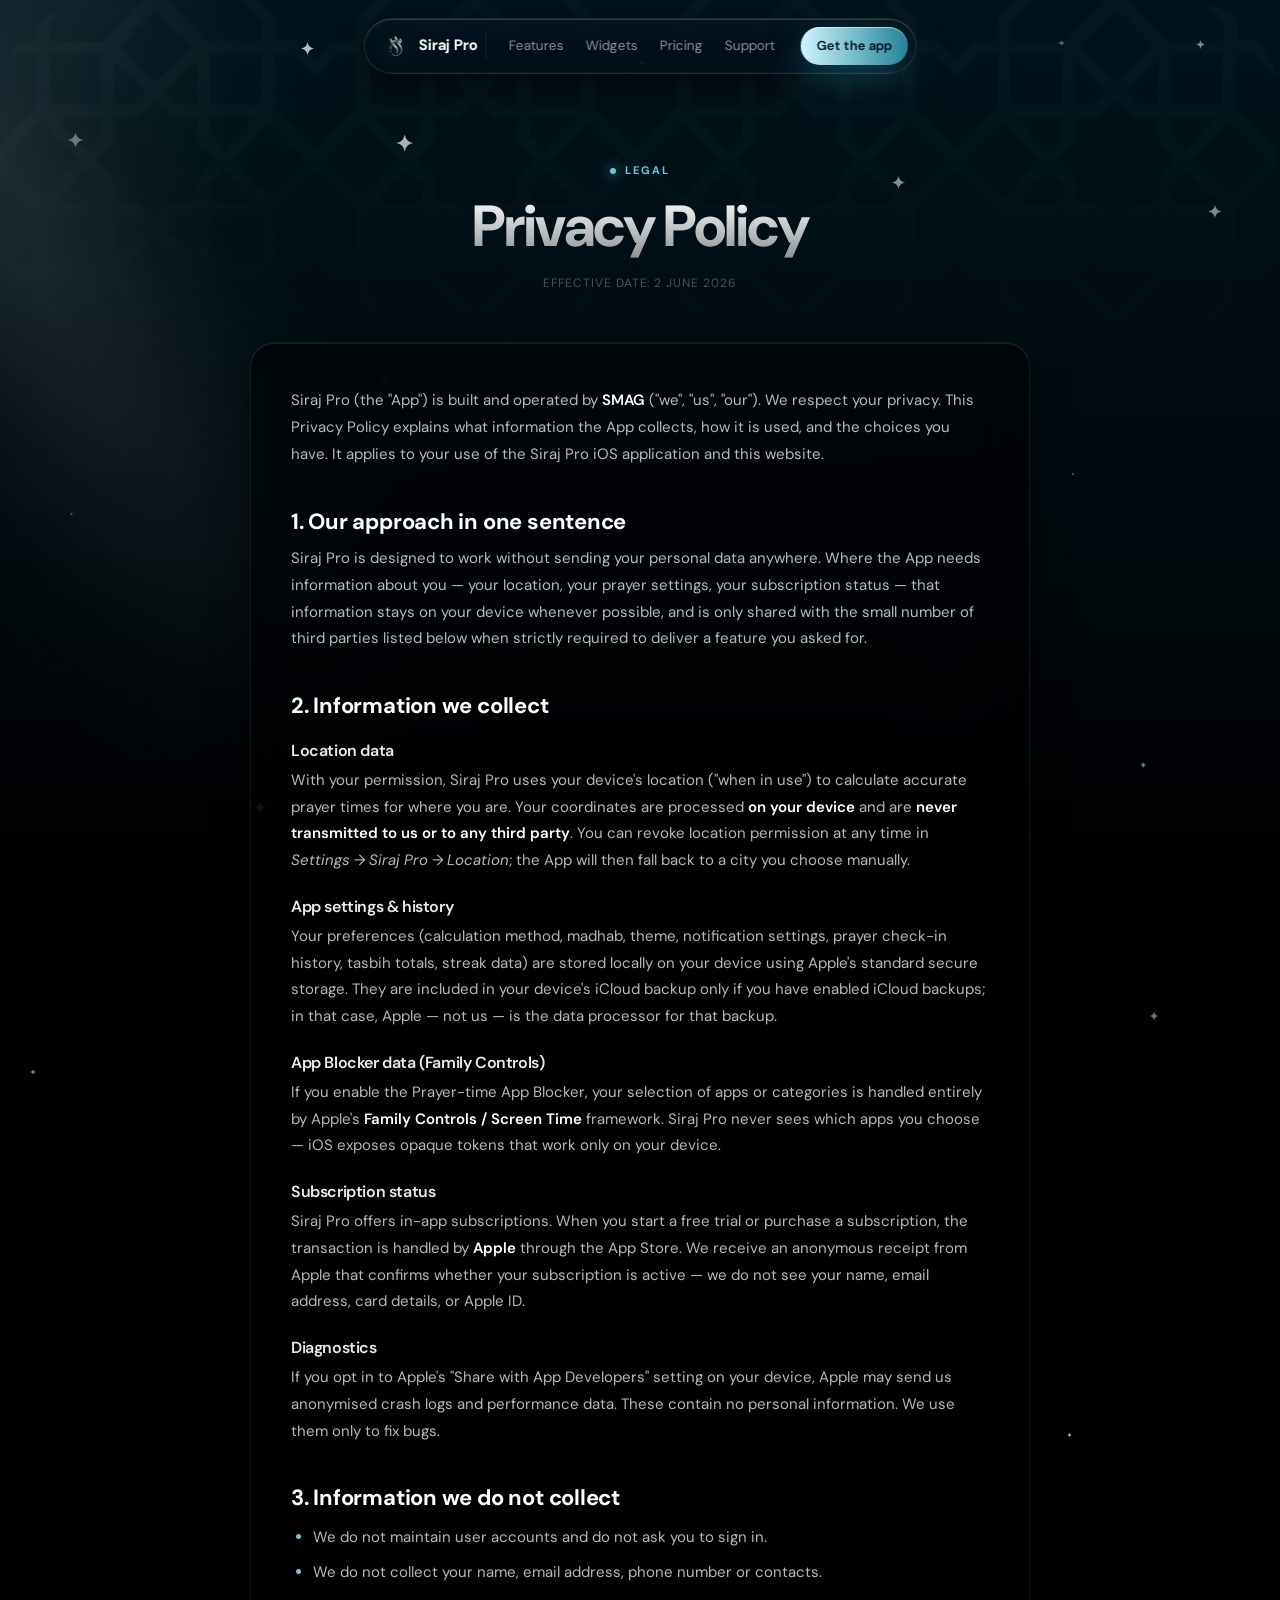
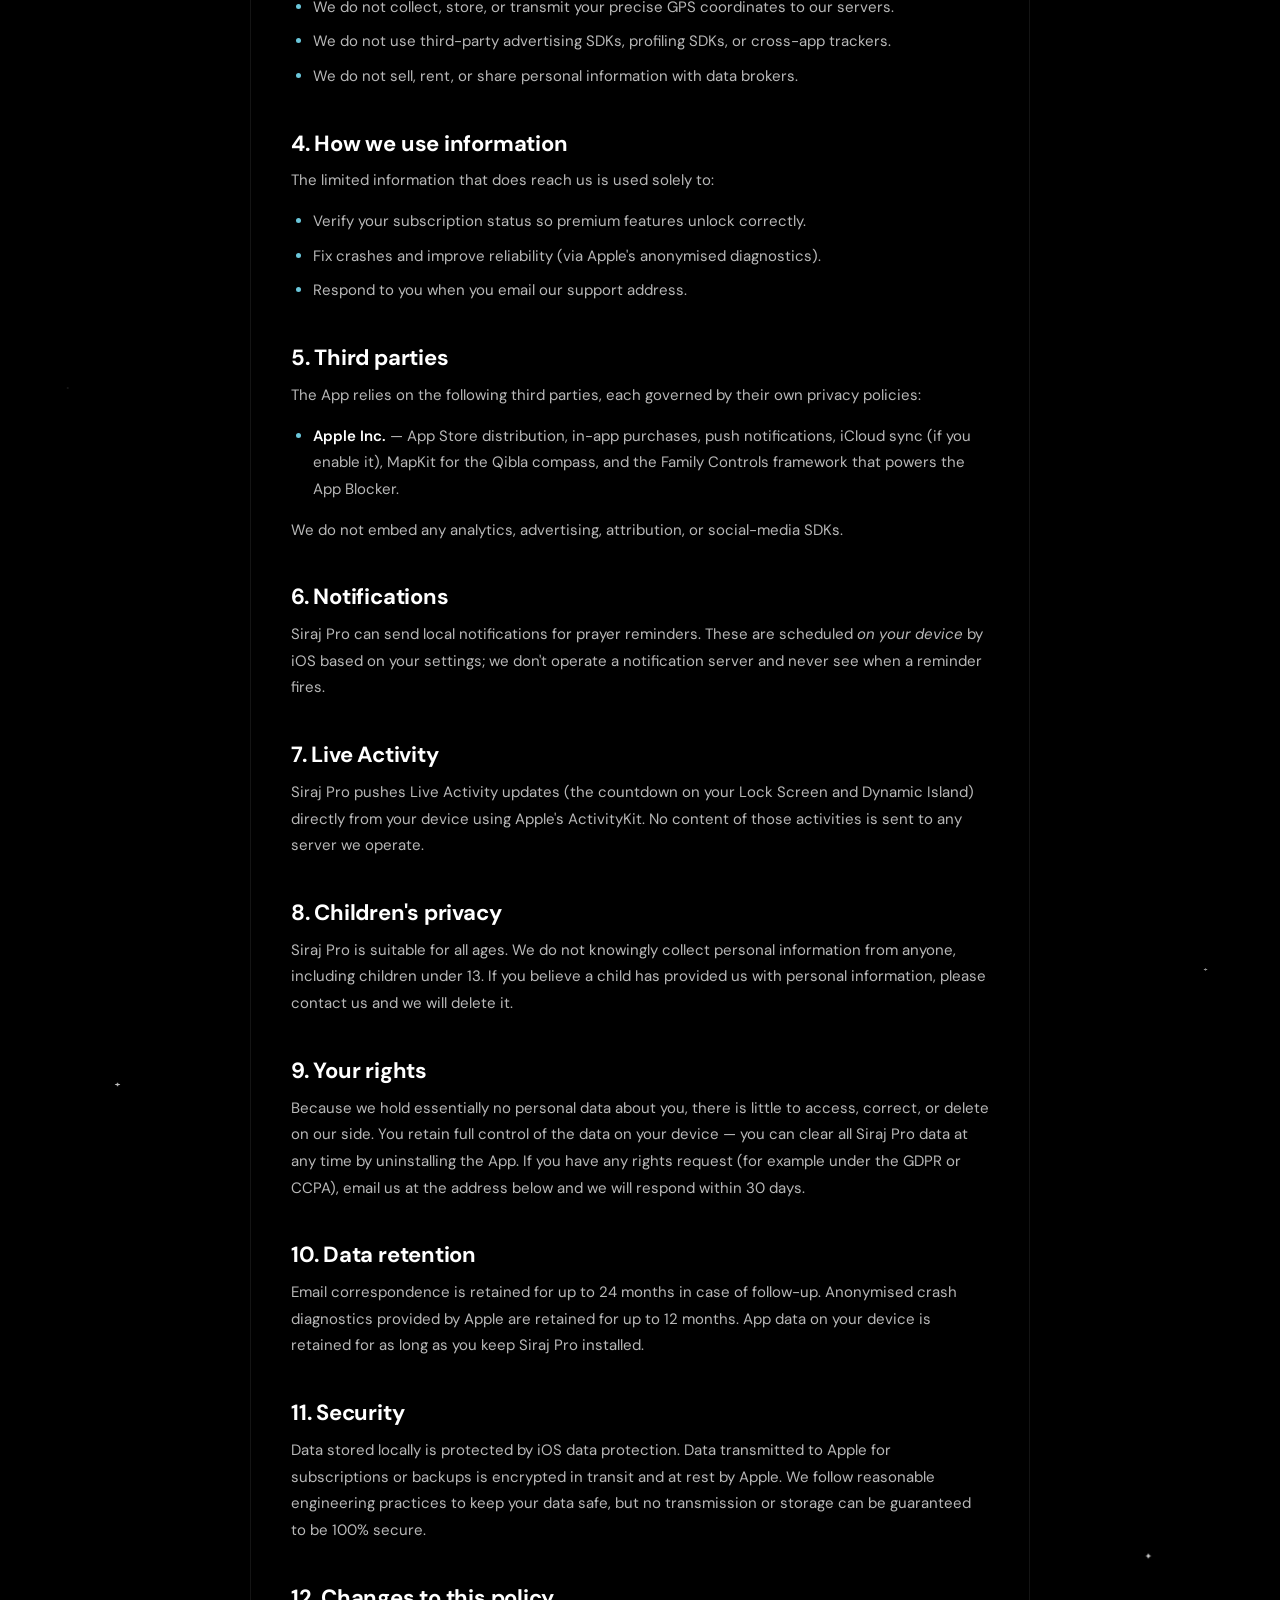
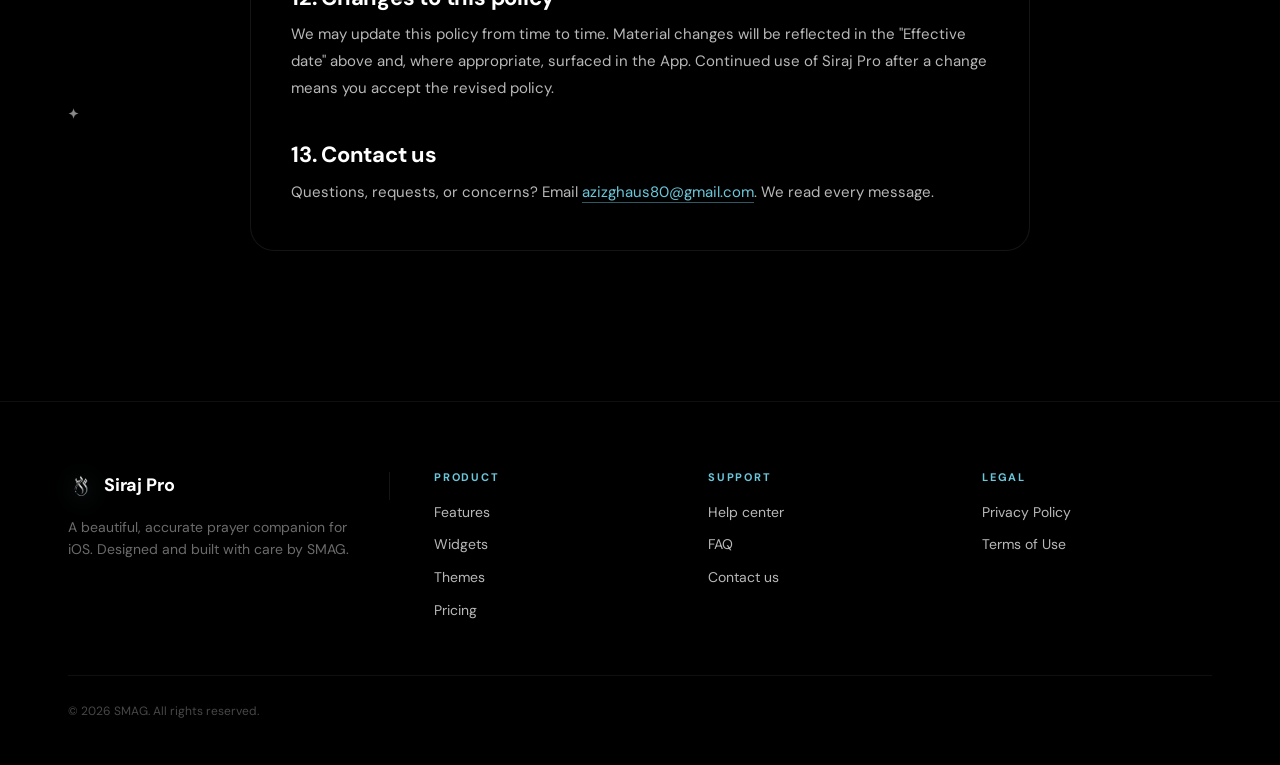
==== privacy.html @ 6b9011fb "Initial commit: Siraj Pro marketing site Static four-page site (home / privacy / terms / support) mi" ====
<!doctype html>
<html lang="en">
<head>
<meta charset="utf-8">
<meta name="viewport" content="width=device-width, initial-scale=1, viewport-fit=cover">
<title>Privacy Policy — Siraj Pro</title>
<meta name="description" content="How Siraj Pro handles your data. Location stays on device. We don't sell, share, or track.">
<meta name="theme-color" content="#00131B">
<link rel="icon" type="image/png" href="assets/SirajProLogo.png">
<link rel="preconnect" href="https://fonts.googleapis.com">
<link rel="preconnect" href="https://fonts.gstatic.com" crossorigin>
<link href="https://fonts.googleapis.com/css2?family=DM+Sans:opsz,wght@9..40,400;9..40,500;9..40,600;9..40,700;9..40,800&family=Cormorant+Garamond:wght@300;400;500&display=swap" rel="stylesheet">
<link rel="stylesheet" href="styles.css">
</head>
<body>

<div class="bg-root"></div>
<div class="bg-pattern"></div>
<div class="bg-ray"><img src="assets/LightRay.png" alt=""></div>
<div class="glare-field" aria-hidden="true"></div>

<header class="nav">
  <div class="container nav-inner">
    <a href="index.html" class="brand">
      <img src="assets/SirajProLogo.png" alt="">
      <span>Siraj Pro</span>
    </a>
    <nav class="nav-links">
      <a href="index.html#features">Features</a>
      <a href="index.html#widgets">Widgets</a>
      <a href="index.html#pricing">Pricing</a>
      <a href="support.html">Support</a>
      <a class="btn btn-primary nav-cta" href="index.html#download">Get the app</a>
    </nav>
    <button class="nav-toggle" aria-label="Toggle menu">
      <svg viewBox="0 0 24 24" fill="none" stroke="currentColor" stroke-width="1.8">
        <path d="M4 7h16M4 12h16M4 17h16" stroke-linecap="round"/>
      </svg>
    </button>
  </div>
</header>

<section class="legal">
  <div class="container">
    <div class="legal-head reveal">
      <span class="eyebrow">Legal</span>
      <h1 class="title-fade" style="margin-top:14px;">Privacy Policy</h1>
      <div class="meta">Effective date: 2 June 2026</div>
    </div>

    <article class="legal-body glass reveal">
      <p>
        Siraj Pro (the "App") is built and operated by <strong>SMAG</strong> ("we", "us", "our").
        We respect your privacy. This Privacy Policy explains what information the App collects,
        how it is used, and the choices you have. It applies to your use of the Siraj Pro iOS application
        and this website.
      </p>

      <h2>1. Our approach in one sentence</h2>
      <p>
        Siraj Pro is designed to work without sending your personal data anywhere.
        Where the App needs information about you — your location, your prayer settings, your subscription
        status — that information stays on your device whenever possible, and is only shared with the small
        number of third parties listed below when strictly required to deliver a feature you asked for.
      </p>

      <h2>2. Information we collect</h2>

      <h3>Location data</h3>
      <p>
        With your permission, Siraj Pro uses your device's location ("when in use") to calculate
        accurate prayer times for where you are. Your coordinates are processed <strong>on your device</strong>
        and are <strong>never transmitted to us or to any third party</strong>. You can revoke location
        permission at any time in <em>Settings → Siraj Pro → Location</em>; the App will then fall back
        to a city you choose manually.
      </p>

      <h3>App settings & history</h3>
      <p>
        Your preferences (calculation method, madhab, theme, notification settings, prayer check-in history,
        tasbih totals, streak data) are stored locally on your device using Apple's standard secure storage.
        They are included in your device's iCloud backup only if you have enabled iCloud backups; in that
        case, Apple — not us — is the data processor for that backup.
      </p>

      <h3>App Blocker data (Family Controls)</h3>
      <p>
        If you enable the Prayer-time App Blocker, your selection of apps or categories is handled
        entirely by Apple's <strong>Family Controls / Screen Time</strong> framework. Siraj Pro never sees
        which apps you choose — iOS exposes opaque tokens that work only on your device.
      </p>

      <h3>Subscription status</h3>
      <p>
        Siraj Pro offers in-app subscriptions. When you start a free trial or purchase a subscription,
        the transaction is handled by <strong>Apple</strong> through the App Store. We receive an anonymous
        receipt from Apple that confirms whether your subscription is active — we do not see your name,
        email address, card details, or Apple ID.
      </p>

      <h3>Diagnostics</h3>
      <p>
        If you opt in to Apple's "Share with App Developers" setting on your device, Apple may send us
        anonymised crash logs and performance data. These contain no personal information. We use them
        only to fix bugs.
      </p>

      <h2>3. Information we do not collect</h2>
      <ul>
        <li>We do not maintain user accounts and do not ask you to sign in.</li>
        <li>We do not collect your name, email address, phone number or contacts.</li>
        <li>We do not collect, store, or transmit your precise GPS coordinates to our servers.</li>
        <li>We do not use third-party advertising SDKs, profiling SDKs, or cross-app trackers.</li>
        <li>We do not sell, rent, or share personal information with data brokers.</li>
      </ul>

      <h2>4. How we use information</h2>
      <p>The limited information that does reach us is used solely to:</p>
      <ul>
        <li>Verify your subscription status so premium features unlock correctly.</li>
        <li>Fix crashes and improve reliability (via Apple's anonymised diagnostics).</li>
        <li>Respond to you when you email our support address.</li>
      </ul>

      <h2>5. Third parties</h2>
      <p>The App relies on the following third parties, each governed by their own privacy policies:</p>
      <ul>
        <li><strong>Apple Inc.</strong> — App Store distribution, in-app purchases, push notifications, iCloud sync (if you enable it), MapKit for the Qibla compass, and the Family Controls framework that powers the App Blocker.</li>
      </ul>
      <p>We do not embed any analytics, advertising, attribution, or social-media SDKs.</p>

      <h2>6. Notifications</h2>
      <p>
        Siraj Pro can send local notifications for prayer reminders. These are scheduled <em>on your
        device</em> by iOS based on your settings; we don't operate a notification server and never
        see when a reminder fires.
      </p>

      <h2>7. Live Activity</h2>
      <p>
        Siraj Pro pushes Live Activity updates (the countdown on your Lock Screen and Dynamic Island)
        directly from your device using Apple's ActivityKit. No content of those activities is sent
        to any server we operate.
      </p>

      <h2>8. Children's privacy</h2>
      <p>
        Siraj Pro is suitable for all ages. We do not knowingly collect personal information from anyone,
        including children under 13. If you believe a child has provided us with personal information,
        please contact us and we will delete it.
      </p>

      <h2>9. Your rights</h2>
      <p>
        Because we hold essentially no personal data about you, there is little to access, correct, or
        delete on our side. You retain full control of the data on your device — you can clear all
        Siraj Pro data at any time by uninstalling the App. If you have any rights request (for example
        under the GDPR or CCPA), email us at the address below and we will respond within 30 days.
      </p>

      <h2>10. Data retention</h2>
      <p>
        Email correspondence is retained for up to 24 months in case of follow-up. Anonymised crash
        diagnostics provided by Apple are retained for up to 12 months. App data on your device is
        retained for as long as you keep Siraj Pro installed.
      </p>

      <h2>11. Security</h2>
      <p>
        Data stored locally is protected by iOS data protection. Data transmitted to Apple for
        subscriptions or backups is encrypted in transit and at rest by Apple. We follow reasonable
        engineering practices to keep your data safe, but no transmission or storage can be guaranteed
        to be 100% secure.
      </p>

      <h2>12. Changes to this policy</h2>
      <p>
        We may update this policy from time to time. Material changes will be reflected in the
        "Effective date" above and, where appropriate, surfaced in the App. Continued use of Siraj Pro
        after a change means you accept the revised policy.
      </p>

      <h2>13. Contact us</h2>
      <p>
        Questions, requests, or concerns? Email
        <a href="mailto:azizghaus80@gmail.com">azizghaus80@gmail.com</a>. We read every message.
      </p>
    </article>
  </div>
</section>

<footer class="footer">
  <div class="container">
    <div class="footer-grid">
      <div class="footer-brand">
        <div class="brand">
          <img src="assets/SirajProLogo.png" alt="">
          <span>Siraj Pro</span>
        </div>
        <p>A beautiful, accurate prayer companion for iOS. Designed and built with care by SMAG.</p>
      </div>
      <div>
        <h4>Product</h4>
        <ul>
          <li><a href="index.html#features">Features</a></li>
          <li><a href="index.html#widgets">Widgets</a></li>
          <li><a href="index.html#themes">Themes</a></li>
          <li><a href="index.html#pricing">Pricing</a></li>
        </ul>
      </div>
      <div>
        <h4>Support</h4>
        <ul>
          <li><a href="support.html">Help center</a></li>
          <li><a href="support.html#faq">FAQ</a></li>
          <li><a href="mailto:azizghaus80@gmail.com">Contact us</a></li>
        </ul>
      </div>
      <div>
        <h4>Legal</h4>
        <ul>
          <li><a href="privacy.html">Privacy Policy</a></li>
          <li><a href="terms.html">Terms of Use</a></li>
        </ul>
      </div>
    </div>
    <div class="footer-bottom">
      <span>© <span data-year>2026</span> SMAG. All rights reserved.</span>
    </div>
  </div>
</footer>

<script src="script.js"></script>
</body>
</html>
---- styles.css ----
/* ============================================================
   Siraj Pro — marketing site
   Matches the real in-app design (CelestialDesign + AccentTheme).
   ============================================================ */

:root {
  /* App accent (the actual #6BC7DB teal the app uses on itself) */
  --accent: #6BC7DB;
  --accent-soft: #5CC7C7;     /* onboarding accent */
  --accent-rgb: 107, 199, 219;
  --accent-deep: #238396;

  /* CTA gradient (the signature button) */
  --btn-start: #CEF7FF;
  --btn-end:   #238396;

  /* Background — fixed dark teal → black, the same vertical gradient
     CelestialBackground uses in the app. */
  --bg-0: #00131B;
  --bg-1: #000A0F;
  --bg-2: #000000;

  /* Surfaces */
  --surface: rgba(0, 0, 0, 0.55);
  --surface-stroke: rgba(255, 255, 255, 0.08);
  --surface-stroke-bright: rgba(255, 255, 255, 0.18);

  /* Text */
  --text:        #ffffff;
  --text-mid:    rgba(255, 255, 255, 0.72);
  --text-soft:   rgba(255, 255, 255, 0.55);
  --text-low:    rgba(255, 255, 255, 0.42);
  --text-faint:  rgba(255, 255, 255, 0.28);

  /* Typography */
  --sans:  'DM Sans', -apple-system, BlinkMacSystemFont, 'Segoe UI', sans-serif;
  --serif: 'Cormorant Garamond', 'Iowan Old Style', serif;

  --r-sm: 12px;
  --r-md: 18px;
  --r-lg: 24px;
  --r-xl: 30px;
  --pill: 9999px;

  --max: 1200px;
}

* { margin: 0; padding: 0; box-sizing: border-box; }

html { scroll-behavior: smooth; }

body {
  background: var(--bg-2);
  color: var(--text);
  font-family: var(--sans);
  font-size: 15px;
  line-height: 1.55;
  -webkit-font-smoothing: antialiased;
  -moz-osx-font-smoothing: grayscale;
  overflow-x: hidden;
  min-height: 100vh;
  position: relative;
}

a { color: inherit; text-decoration: none; }

::selection { background: rgba(var(--accent-rgb), 0.35); color: #fff; }

img { display: block; max-width: 100%; }

/* ── Page chrome: dark teal base, pattern + light ray ───── */
.bg-root {
  position: fixed;
  inset: 0;
  z-index: -3;
  background:
    linear-gradient(
      to bottom,
      var(--bg-0) 0%,
      var(--bg-1) 55%,
      var(--bg-2) 100%
    );
}
/* Islamic geometric pattern, fades to mid-screen. Matches the
   `Pattern2` overlay in CelestialBackground.swift.

   The source PNG is 804×1748 — designed for a phone canvas. With
   `background-size: cover` on a wide desktop viewport it gets
   scaled up ~2× to fill width, which blows the geometric tiles
   into oversized rounded shapes. We keep the pattern at its
   intended scale by sizing to height with `auto 100%`, then tile
   horizontally so the geometry repeats cleanly across wide
   screens. */
.bg-pattern {
  position: fixed;
  top: 0; left: 0; right: 0;
  height: min(900px, 70vh);
  z-index: -2;
  background-image: url("assets/Pattern2.png");
  background-repeat: no-repeat;
  background-position: top center;
  background-size: cover;
  mix-blend-mode: screen;
  -webkit-mask-image: linear-gradient(to bottom,
    rgba(0,0,0,1) 0%,
    rgba(0,0,0,.85) 20%,
    rgba(0,0,0,.45) 35%,
    rgba(0,0,0,0) 55%);
          mask-image: linear-gradient(to bottom,
    rgba(0,0,0,1) 0%,
    rgba(0,0,0,.85) 20%,
    rgba(0,0,0,.45) 35%,
    rgba(0,0,0,0) 55%);
  opacity: 0.85;
  pointer-events: none;
}
/* Soft light ray, upper-left, exactly like `LightRay` in the app —
   in `CelestialBackground.swift` it's centered at (18%, 16%) of the
   screen via SwiftUI `.position()`. We replicate that by translating
   the image so its visual center sits at that point. */
.bg-ray {
  position: fixed;
  top: -16%;
  left: -10%;
  width: 56vw;
  max-width: 760px;
  z-index: -1;
  mix-blend-mode: screen;
  opacity: 0.9;
  pointer-events: none;
}
.bg-ray img { width: 100%; height: auto; display: block; }

/* Glare sparkles — biased to upper part of page, animated twinkle.
   JS injects them. */
.glare-field {
  position: fixed;
  inset: 0;
  z-index: -1;
  pointer-events: none;
}
.glare {
  position: absolute;
  background-image: url("assets/Glare.png");
  background-repeat: no-repeat;
  background-size: contain;
  mix-blend-mode: screen;
  animation: glare-twinkle var(--dur, 2s) ease-in-out var(--delay, 0s) infinite alternate;
  opacity: var(--op, 0.5);
}
@keyframes glare-twinkle {
  0%   { opacity: var(--op, 0.5); transform: scale(1); }
  100% { opacity: 0; transform: scale(0.85); }
}

/* ── Typography utilities ───────────────────────────────── */
h1, h2, h3, h4 { font-weight: 700; letter-spacing: -0.025em; line-height: 1.08; }
h1 { font-size: clamp(40px, 6.8vw, 76px); }
h2 { font-size: clamp(30px, 4.6vw, 50px); }
h3 { font-size: 22px; font-weight: 600; }

p { color: var(--text-mid); }

.title-fade {
  background: linear-gradient(180deg, #ffffff 0%, rgba(255, 255, 255, 0.55) 100%);
  -webkit-background-clip: text;
          background-clip: text;
  -webkit-text-fill-color: transparent;
  color: transparent;
}

.eyebrow {
  font-size: 11px;
  font-weight: 700;
  letter-spacing: 0.18em;
  text-transform: uppercase;
  color: var(--accent);
  display: inline-flex;
  align-items: center;
  gap: 9px;
}
.eyebrow::before {
  content: "";
  width: 6px;
  height: 6px;
  border-radius: 50%;
  background: var(--accent);
  box-shadow: 0 0 12px var(--accent);
}

.serif { font-family: var(--serif); }

/* ── Layout helpers ─────────────────────────────────────── */
.container { max-width: var(--max); margin: 0 auto; padding: 0 28px; }

/* ── Buttons (the signature CEF7FF→238396 gradient pill) ── */
.btn {
  display: inline-flex;
  align-items: center;
  justify-content: center;
  gap: 9px;
  padding: 14px 24px;
  border-radius: var(--pill);
  font-size: 15px;
  font-weight: 600;
  font-family: var(--sans);
  cursor: pointer;
  border: none;
  transition: transform .2s ease, box-shadow .25s ease, filter .2s ease;
  white-space: nowrap;
  text-align: center;
}
.btn-primary {
  color: #00131B;
  background: linear-gradient(90deg, var(--btn-start) 0%, var(--btn-end) 100%);
  box-shadow:
    0 14px 36px rgba(35, 131, 150, 0.45),
    inset 0 1px 0 rgba(255, 255, 255, 0.55);
}
.btn-primary:hover {
  transform: translateY(-1px);
  filter: brightness(1.06);
  box-shadow:
    0 20px 48px rgba(35, 131, 150, 0.60),
    inset 0 1px 0 rgba(255, 255, 255, 0.6);
}
.btn-ghost {
  background: rgba(255, 255, 255, 0.05);
  color: #fff;
  border: 0.5px solid rgba(255, 255, 255, 0.16);
  backdrop-filter: blur(20px);
  -webkit-backdrop-filter: blur(20px);
}
.btn-ghost:hover {
  background: rgba(255, 255, 255, 0.09);
  transform: translateY(-1px);
}
.btn svg { width: 18px; height: 18px; }
.btn-lg { padding: 18px 30px; font-size: 16px; }

/* ── Liquid Glass card (matches CelestialGlass) ─────────── */
.glass {
  position: relative;
  border-radius: var(--r-md);
  background: var(--surface);
  backdrop-filter: blur(28px) saturate(160%);
  -webkit-backdrop-filter: blur(28px) saturate(160%);
  border: 0.5px solid var(--surface-stroke);
  box-shadow:
    inset 0 1px 0 rgba(255, 255, 255, 0.10),
    0 16px 40px rgba(0, 0, 0, 0.45);
}
.glass-strong {
  background: rgba(0, 0, 0, 0.65);
}
.glass-bordered {
  border: 0.6px solid;
  border-image: linear-gradient(
    180deg,
    rgba(255, 255, 255, 0.18),
    rgba(255, 255, 255, 0.04)
  ) 1;
}

/* ── Nav — floating Liquid Glass pill ───────────────────── */
/* A centered capsule that floats over the content, matching the
   in-app iOS 26 `.glassEffect(.regular)` look — heavy backdrop blur,
   dark tint, top rim highlight, soft drop shadow. Lives in
   `position: fixed` so it's anchored to the viewport while scrolling. */
.nav {
  position: fixed;
  top: 18px;
  left: 50%;
  transform: translateX(-50%);
  z-index: 100;
  width: auto;
  max-width: calc(100% - 32px);
  padding: 0;
  background: transparent;
  border-bottom: none;
}
.nav-inner {
  display: flex;
  align-items: center;
  gap: 22px;
  /* The capsule itself */
  padding: 8px 8px 8px 18px;
  border-radius: 9999px;
  background: rgba(0, 14, 22, 0.62);
  backdrop-filter: blur(28px) saturate(180%);
  -webkit-backdrop-filter: blur(28px) saturate(180%);
  border: 0.5px solid rgba(255, 255, 255, 0.10);
  box-shadow:
    inset 0 1px 0 rgba(255, 255, 255, 0.16),
    inset 0 -1px 0 rgba(255, 255, 255, 0.04),
    0 14px 36px rgba(0, 0, 0, 0.45),
    0 2px 6px rgba(0, 0, 0, 0.3);
  /* Subtle specular gradient on top — the Liquid Glass "wet" look */
  background-image:
    linear-gradient(180deg,
      rgba(255, 255, 255, 0.06) 0%,
      rgba(255, 255, 255, 0)    45%);
  background-blend-mode: overlay;
  width: max-content;
}
.brand {
  display: flex;
  align-items: center;
  gap: 10px;
  font-weight: 700;
  letter-spacing: -0.01em;
  font-size: 15px;
  padding-right: 8px;
  border-right: 0.5px solid rgba(255, 255, 255, 0.08);
}
.brand img {
  width: 26px;
  height: 26px;
  border-radius: 7px;
  filter: drop-shadow(0 4px 10px rgba(107, 199, 219, 0.35));
}

.nav-links {
  display: flex;
  align-items: center;
  gap: 22px;
  font-size: 13.5px;
  color: var(--text-soft);
}
.nav-links a {
  transition: color .15s ease;
  white-space: nowrap;
}
.nav-links a:hover { color: #fff; }
.nav-cta {
  padding: 9px 16px;
  font-size: 13px;
  /* Slight inset to compensate for the pill's outer padding */
  margin-left: 4px;
}

.nav-toggle {
  display: none;
  background: none;
  border: none;
  cursor: pointer;
  padding: 6px;
  color: #fff;
  margin-left: -4px;
}
.nav-toggle svg { width: 22px; height: 22px; }

/* Spacer so page content starts below the floating pill. */
body { padding-top: 78px; }

@media (max-width: 820px) {
  .nav { top: 12px; }
  .nav-inner {
    padding: 7px 7px 7px 14px;
    gap: 10px;
  }
  .brand { border-right: none; padding-right: 0; font-size: 14px; }
  .brand img { width: 24px; height: 24px; }
  /* Hide the inline link list — clicking the toggle drops a menu. */
  .nav-links {
    display: none;
    position: absolute;
    top: calc(100% + 10px);
    left: 0;
    right: 0;
    flex-direction: column;
    align-items: stretch;
    padding: 16px 20px 18px;
    background: rgba(0, 14, 22, 0.92);
    backdrop-filter: blur(28px) saturate(180%);
    -webkit-backdrop-filter: blur(28px) saturate(180%);
    border-radius: 22px;
    border: 0.5px solid rgba(255, 255, 255, 0.10);
    box-shadow:
      inset 0 1px 0 rgba(255, 255, 255, 0.14),
      0 14px 36px rgba(0, 0, 0, 0.5);
    gap: 14px;
    font-size: 15px;
  }
  .nav-links.open { display: flex; }
  .nav-toggle { display: block; }
  /* The CTA appears inside the dropdown when opened — give it
     more breathing room than the inline pill version. */
  .nav-cta { margin-left: 0; padding: 13px 18px; }
  body { padding-top: 64px; }
}

/* ── Hero ───────────────────────────────────────────────── */
.hero {
  padding: 90px 0 80px;
  position: relative;
  /* Contain the image bleed + glow so the body's `overflow-x: hidden`
     never gets a chance to slice them at the viewport edge. */
  overflow: hidden;
}
.hero-grid {
  display: grid;
  grid-template-columns: 1fr 1.4fr;
  gap: 70px;
  align-items: center;
}
.hero-copy h1 {
  margin-top: 22px;
  font-size: clamp(46px, 8.4vw, 96px);
  letter-spacing: -0.045em;
  font-weight: 800;
}
.hero-copy .sub {
  margin-top: 22px;
  font-size: 17px;
  color: var(--text-soft);
  max-width: 480px;
  line-height: 1.55;
}
.hero-cta {
  margin-top: 34px;
  display: flex;
  gap: 12px;
  flex-wrap: wrap;
}
.hero-meta {
  margin-top: 32px;
  display: flex;
  gap: 26px;
  flex-wrap: wrap;
  color: var(--text-faint);
  font-size: 12px;
  letter-spacing: 0.04em;
}
.hero-meta span { display: inline-flex; align-items: center; gap: 8px; color: var(--text-low); }
.hero-meta svg { width: 14px; height: 14px; color: var(--accent); }

.hero-phone {
  position: relative;
  display: flex;
  justify-content: center;
  align-items: center;
  /* Allow the glow + the larger image to bleed past the grid cell
     without ever clipping into a hard edge. */
  overflow: visible;
}
.hero-phone img {
  position: relative;
  z-index: 1;
  width: 115%;          /* spill past the grid cell for impact */
  max-width: 760px;
  height: auto;
  margin-right: -10%;   /* nudge right so the image dominates */
  /* The hand+phone subject lives in the RIGHT half of the frame —
     the LEFT half is mostly empty wallpaper. At desktop widths the
     empty area gives the composition room to breathe. As the
     viewport narrows we translate the WHOLE image leftward (no
     cropping) so the phone subject stays anchored in the visible
     center — see the media-query block below. */
  transition: transform .25s ease;
  filter: drop-shadow(0 50px 100px rgba(0, 0, 0, 0.70));
  /* Fade the image bottom into the dark background. */
  -webkit-mask-image: linear-gradient(to bottom,
    rgba(0, 0, 0, 1) 0%,
    rgba(0, 0, 0, 1) 60%,
    rgba(0, 0, 0, 0.85) 78%,
    rgba(0, 0, 0, 0.4) 92%,
    rgba(0, 0, 0, 0) 100%);
          mask-image: linear-gradient(to bottom,
    rgba(0, 0, 0, 1) 0%,
    rgba(0, 0, 0, 1) 60%,
    rgba(0, 0, 0, 0.85) 78%,
    rgba(0, 0, 0, 0.4) 92%,
    rgba(0, 0, 0, 0) 100%);
}

/* Tablet — column narrows. Translate the image left so the empty
   left half slides off the column edge (body's `overflow-x: hidden`
   clips it cleanly), keeping the phone subject visually centered. */
@media (max-width: 1100px) {
  .hero-phone img {
    transform: translateX(-10%);
  }
}
/* Mobile — image stacks below the copy. Keep the image bigger than
   the viewport so the phone subject stays large, and shift it left
   so the phone (right side of the frame) sits at the center of the
   visible area. */
@media (max-width: 920px) {
  .hero { padding: 50px 0 30px; }
  .hero-grid { grid-template-columns: 1fr; gap: 20px; text-align: center; }
  .hero-copy .sub { margin-left: auto; margin-right: auto; }
  .hero-cta { justify-content: center; }
  .hero-meta { justify-content: center; }
  .eyebrow { justify-content: center; }
  .hero-phone img {
    width: 130%;
    max-width: 620px;
    margin: 0;
    transform: translateX(-12%);
  }
}
/* Narrow phones — push slightly further left so the phone subject
   doesn't drift toward the right edge as the screen tightens. */
@media (max-width: 480px) {
  .hero-phone img {
    width: 145%;
    max-width: 540px;
    transform: translateX(-15%);
  }
}

/* ── Generic feature row (alternating mockup ↔ copy) ────── */
.section {
  padding: 100px 0;
  position: relative;
}
.section-head {
  text-align: center;
  max-width: 680px;
  margin: 0 auto 60px;
}
.section-head h2 {
  margin-top: 16px;
}
.section-head p {
  margin-top: 18px;
  font-size: 17px;
  color: var(--text-soft);
}

.feature-row {
  display: grid;
  grid-template-columns: 1fr 1fr;
  gap: 80px;
  align-items: center;
}
.feature-row.reverse { direction: rtl; }
.feature-row.reverse > * { direction: ltr; }

.feature-text h2 {
  font-size: clamp(28px, 4vw, 44px);
  letter-spacing: -0.03em;
  margin-top: 14px;
}
.feature-text p {
  margin-top: 18px;
  font-size: 16px;
  color: var(--text-soft);
  max-width: 480px;
  line-height: 1.65;
}
.feature-text .checks {
  margin-top: 28px;
  display: flex;
  flex-direction: column;
  gap: 12px;
}
.feature-text .checks li {
  list-style: none;
  display: flex;
  gap: 12px;
  align-items: flex-start;
  font-size: 14px;
  color: var(--text-mid);
}
.feature-text .checks li svg {
  flex-shrink: 0;
  margin-top: 3px;
  width: 16px; height: 16px;
  color: var(--accent);
}

.feature-mockup {
  position: relative;
  display: flex;
  justify-content: center;
}
.feature-mockup::before {
  content: "";
  position: absolute;
  inset: -8% -10%;
  background: radial-gradient(ellipse at center,
    rgba(107, 199, 219, 0.16) 0%,
    rgba(35, 131, 150, 0.05) 35%,
    transparent 70%);
  filter: blur(36px);
  pointer-events: none;
}
.feature-mockup img {
  position: relative;
  width: 100%;
  max-width: 500px;
  height: auto;
  filter: drop-shadow(0 32px 64px rgba(0, 0, 0, 0.55))
          drop-shadow(0 0 40px rgba(107, 199, 219, 0.10));
}
.feature-mockup.tall img    { max-width: 380px; }
.feature-mockup.wide img    { max-width: 540px; }
.feature-mockup.boxy img    { max-width: 560px; }

/* Phone mockup with a Siraj Pro notification overlaid on the
   Lock Screen — mirrors `OnboardingNotificationsScreen` in the app
   where Notification.png floats on top of PhoneMockup5.

   The wrapper SHRINK-WRAPS the phone image (width: fit-content,
   max-width matches `.feature-mockup.tall img`) so the absolute-
   positioned notification's percentage values stay anchored to the
   phone — not the full grid column — at every viewport width. */
.feature-mockup.with-notification {
  position: relative;
  /* Override the parent .feature-mockup `display: flex` for this
     variant so we can size the wrapper to its content. */
  display: block;
  width: fit-content;
  max-width: 380px;
  margin-left: auto;
  margin-right: auto;
}
.feature-mockup.with-notification .mockup-phone {
  position: relative;
  z-index: 0;
  display: block;
  width: 100%;          /* fill the wrapper */
  max-width: none;      /* don't double-cap against .feature-mockup img */
}
.feature-mockup.with-notification .mockup-notif {
  position: absolute;
  top: 36%;
  left: 50%;
  width: 125%;          /* spills past the phone bezels for emphasis */
  max-width: none;
  transform: translateX(-50%);
  filter: drop-shadow(0 16px 32px rgba(0, 0, 0, 0.55));
  z-index: 1;
  /* Gentle entrance — the notification "drops in" once the row
     scrolls into view (the parent .reveal animates first, this
     animation runs in tandem). */
  animation: notif-drop 0.7s cubic-bezier(.2, .7, .25, 1) 0.35s backwards;
}
@media (max-width: 920px) {
  .feature-mockup.with-notification { max-width: 320px; }
}
@keyframes notif-drop {
  from { opacity: 0; transform: translate(-50%, -10px) scale(0.97); }
  to   { opacity: 1; transform: translate(-50%, 0) scale(1); }
}

/* Fade an image into the page from its TOP edge. Used on PhoneMockup3
   so the cropped top of the phone dissolves smoothly into the
   background instead of cutting off hard. */
.feature-mockup.fade-top img {
  -webkit-mask-image: linear-gradient(to bottom,
    rgba(0, 0, 0, 0)    0%,
    rgba(0, 0, 0, 0.4)  8%,
    rgba(0, 0, 0, 0.85) 22%,
    rgba(0, 0, 0, 1)    38%);
          mask-image: linear-gradient(to bottom,
    rgba(0, 0, 0, 0)    0%,
    rgba(0, 0, 0, 0.4)  8%,
    rgba(0, 0, 0, 0.85) 22%,
    rgba(0, 0, 0, 1)    38%);
}

@media (max-width: 920px) {
  .section { padding: 70px 0; }
  .feature-row { grid-template-columns: 1fr; gap: 50px; text-align: center; }
  .feature-row.reverse { direction: ltr; }
  .feature-text .checks { align-items: flex-start; text-align: left; max-width: 380px; margin-left: auto; margin-right: auto; }
  .feature-mockup img { max-width: 320px; }
}

/* ── Quick feature grid ─────────────────────────────────── */
.feature-grid {
  display: grid;
  grid-template-columns: repeat(3, 1fr);
  gap: 20px;
  margin-top: 56px;
}
.feature-card {
  padding: 28px 26px 26px;
  border-radius: var(--r-md);
}
.feature-card .icon {
  width: 46px; height: 46px;
  border-radius: 12px;
  background: rgba(var(--accent-rgb), 0.14);
  border: 0.5px solid rgba(var(--accent-rgb), 0.30);
  box-shadow: inset 0 1px 0 rgba(255, 255, 255, 0.12);
  display: grid; place-items: center;
  margin-bottom: 20px;
}
.feature-card .icon svg { width: 22px; height: 22px; color: var(--accent); }
.feature-card h3 { font-size: 17px; font-weight: 600; }
.feature-card p {
  margin-top: 8px;
  font-size: 13.5px;
  color: var(--text-low);
  line-height: 1.6;
}
@media (max-width: 820px) {
  .feature-grid { grid-template-columns: 1fr; }
}

/* ── Theme picker — single live widget + swatches ───────── */
.theme-stage {
  max-width: 540px;
  margin: 0 auto;
  display: flex;
  flex-direction: column;
  align-items: center;
  gap: 32px;
}
.theme-stage-widget {
  width: 100%;
  display: flex;
  flex-direction: column;
  align-items: center;
  gap: 16px;
  position: relative;
}
.theme-stage-widget::before {
  content: "";
  position: absolute;
  inset: -8% -10% 8% -10%;
  background: radial-gradient(ellipse at center,
    rgba(107, 199, 219, 0.14) 0%,
    transparent 65%);
  filter: blur(40px);
  pointer-events: none;
  z-index: -1;
}
.theme-stage-widget .widget-medium {
  max-width: 460px;
  transition: filter .35s ease;
}
.theme-stage-label {
  font-size: 11px;
  font-weight: 700;
  letter-spacing: 0.22em;
  text-transform: uppercase;
  color: var(--text-soft);
  transition: color .25s ease;
}

.theme-swatches {
  display: flex;
  gap: 14px;
  flex-wrap: wrap;
  justify-content: center;
  padding: 16px 22px;
  border-radius: var(--pill);
  background: rgba(0, 0, 0, 0.5);
  backdrop-filter: blur(24px) saturate(160%);
  -webkit-backdrop-filter: blur(24px) saturate(160%);
  border: 0.5px solid rgba(255, 255, 255, 0.08);
  box-shadow:
    0 12px 32px rgba(0, 0, 0, 0.4),
    inset 0 1px 0 rgba(255, 255, 255, 0.07);
}
.theme-swatch-btn {
  width: 36px;
  height: 36px;
  border-radius: 50%;
  border: none;
  cursor: pointer;
  padding: 0;
  position: relative;
  transition: transform .2s ease, box-shadow .2s ease;
  background: var(--swatch-bg);
  box-shadow:
    0 0 0 1.5px rgba(255, 255, 255, 0.10),
    inset 0 1px 0 rgba(255, 255, 255, 0.20);
}
.theme-swatch-btn:hover {
  transform: translateY(-2px);
  box-shadow:
    0 0 0 1.5px rgba(255, 255, 255, 0.30),
    0 8px 18px rgba(0, 0, 0, 0.4),
    inset 0 1px 0 rgba(255, 255, 255, 0.30);
}
.theme-swatch-btn[aria-pressed="true"] {
  transform: scale(1.08);
  box-shadow:
    0 0 0 2.5px #fff,
    0 0 24px var(--swatch-glow, rgba(255, 255, 255, 0.4)),
    inset 0 1px 0 rgba(255, 255, 255, 0.4);
}
.theme-swatch-btn[aria-pressed="true"]::after {
  content: "";
  position: absolute;
  inset: -7px;
  border-radius: 50%;
  border: 1px solid rgba(255, 255, 255, 0.18);
  pointer-events: none;
}

/* The medium widget itself.
   Native iOS medium widget is roughly 338 × 158pt (≈ 2.14 : 1).
   We give it a fixed aspect-ratio and let CSS scale to container. */
.widget-medium {
  --w-radius: 22px;
  position: relative;
  width: 100%;
  max-width: 380px;
  aspect-ratio: 338 / 158;
  border-radius: var(--w-radius);
  overflow: hidden;
  box-shadow:
    0 24px 60px rgba(0, 0, 0, 0.55),
    0 0 0 0.5px rgba(255, 255, 255, 0.08),
    inset 0 1px 0 rgba(255, 255, 255, 0.10);
  isolation: isolate;
}
/* Theme-driven radial background, matches `backgroundColors` palette. */
.widget-medium .w-bg {
  position: absolute;
  inset: 0;
  background:
    radial-gradient(
      ellipse 120% 100% at 50% 16%,
      var(--w-bloom) 0%,
      var(--w-mid)   38%,
      var(--w-outer) 72%,
      var(--w-edge)  100%
    );
}
.widget-medium .w-bg::after {
  /* Subtle inner glow matching the bloom orb behavior */
  content: "";
  position: absolute;
  top: -10%; left: 50%;
  transform: translateX(-50%);
  width: 70%;
  height: 80%;
  background: radial-gradient(ellipse, var(--w-accent) 0%, transparent 65%);
  opacity: 0.18;
  filter: blur(18px);
  pointer-events: none;
}
.widget-medium .w-inner {
  position: relative;
  z-index: 1;
  width: 100%;
  height: 100%;
  display: grid;
  grid-template-rows: auto 1fr auto;
  padding: 4.2% 5.4%;
  gap: 1.2%;
  color: #fff;
}

/* Header — logo / next prayer name / countdown */
.widget-medium .w-head {
  display: flex;
  align-items: center;
  gap: 8px;
}
.widget-medium .w-logo {
  width: 13%;
  aspect-ratio: 1;
  flex-shrink: 0;
  display: grid;
  place-items: center;
}
.widget-medium .w-logo img {
  width: 100%;
  height: 100%;
  object-fit: contain;
  filter: drop-shadow(0 0 6px rgba(255, 255, 255, 0.18));
}
.widget-medium .w-name { flex: 1; min-width: 0; }
.widget-medium .w-name-1 {
  font-size: clamp(11px, 3.9cqi, 15px);
  font-weight: 700;
  letter-spacing: -0.01em;
  line-height: 1.1;
}
.widget-medium .w-name-2 {
  font-size: clamp(8px, 2.7cqi, 10.5px);
  color: rgba(255, 255, 255, 0.55);
  margin-top: 1px;
  white-space: nowrap;
  overflow: hidden;
  text-overflow: ellipsis;
}
.widget-medium .w-timer { text-align: right; flex-shrink: 0; }
.widget-medium .w-timer-big {
  font-size: clamp(18px, 6.2cqi, 24px);
  font-weight: 800;
  letter-spacing: -0.02em;
  line-height: 1;
  font-variant-numeric: tabular-nums;
}
.widget-medium .w-timer-small {
  font-size: clamp(6.5px, 2.1cqi, 8px);
  font-weight: 700;
  letter-spacing: 0.14em;
  color: rgba(255, 255, 255, 0.42);
  margin-top: 2px;
}

/* Container queries — sizes scale with widget width. */
.widget-medium { container-type: inline-size; }

/* Arc */
.widget-medium .w-arc-wrap {
  width: 100%;
  display: flex;
  align-items: stretch;
  margin: 0 -5.4%;            /* bleed past the inner padding */
  width: calc(100% + 10.8%);
}
.widget-medium .w-arc { width: 100%; height: 100%; display: block; }

/* Bottom strip — 6 cells of name + time */
.widget-medium .w-strip {
  display: grid;
  grid-template-columns: repeat(6, 1fr);
  gap: 0;
  margin-top: 1%;
}
.widget-medium .w-cell {
  text-align: center;
  font-variant-numeric: tabular-nums;
}
.widget-medium .w-cell-n {
  font-size: clamp(7px, 2.4cqi, 9.5px);
  font-weight: 500;
  color: rgba(255, 255, 255, 0.40);
  line-height: 1.2;
}
.widget-medium .w-cell-t {
  font-size: clamp(7px, 2.4cqi, 9.5px);
  font-weight: 400;
  color: rgba(255, 255, 255, 0.30);
  line-height: 1.2;
  margin-top: 1px;
}
.widget-medium .w-cell.is-past .w-cell-n { color: rgba(255, 255, 255, 0.65); font-weight: 500; }
.widget-medium .w-cell.is-past .w-cell-t { color: rgba(255, 255, 255, 0.35); }
.widget-medium .w-cell.is-next .w-cell-n { color: var(--w-accent); font-weight: 700; }
.widget-medium .w-cell.is-next .w-cell-t { color: rgba(255, 255, 255, 0.90); font-weight: 600; }

/* ── Pricing ───────────────────────────────────────────── */
.pricing-grid {
  display: grid;
  grid-template-columns: 1fr 1fr;
  gap: 22px;
  max-width: 800px;
  margin: 0 auto;
}
.plan {
  padding: 32px 28px 30px;
  border-radius: var(--r-lg);
  position: relative;
}
.plan-eyebrow {
  font-size: 11px;
  font-weight: 700;
  letter-spacing: 0.16em;
  text-transform: uppercase;
  color: var(--text-faint);
}
.plan-name {
  margin-top: 14px;
  font-size: 24px;
  font-weight: 700;
}
.plan-price {
  margin-top: 12px;
  font-size: 42px;
  font-weight: 800;
  letter-spacing: -0.035em;
}
.plan-price .per {
  font-size: 14px;
  font-weight: 500;
  color: var(--text-low);
  margin-left: 4px;
}
.plan-trial {
  margin-top: 8px;
  font-size: 13px;
  color: var(--accent);
  font-weight: 600;
}
.plan-list {
  margin-top: 24px;
  display: flex;
  flex-direction: column;
  gap: 11px;
  list-style: none;
}
.plan-list li {
  display: flex;
  align-items: flex-start;
  gap: 11px;
  font-size: 14px;
  color: var(--text-mid);
}
.plan-list li svg {
  flex-shrink: 0;
  margin-top: 3px;
  width: 14px; height: 14px;
  color: var(--accent);
}
.plan.is-featured {
  background: linear-gradient(180deg,
    rgba(107, 199, 219, 0.12) 0%,
    rgba(35, 131, 150, 0.06) 100%);
  border-color: rgba(107, 199, 219, 0.30);
}
.plan-badge {
  position: absolute;
  top: 22px;
  right: 22px;
  padding: 6px 12px;
  border-radius: var(--pill);
  background: linear-gradient(90deg, var(--btn-start), var(--btn-end));
  color: #00131B;
  font-size: 10px;
  font-weight: 800;
  letter-spacing: 0.08em;
  text-transform: uppercase;
}
@media (max-width: 720px) {
  .pricing-grid { grid-template-columns: 1fr; }
}

.pricing-fine {
  text-align: center;
  margin-top: 36px;
  font-size: 12px;
  color: var(--text-faint);
  max-width: 540px;
  margin-left: auto;
  margin-right: auto;
  line-height: 1.7;
}
.pricing-fine a { color: var(--text-low); border-bottom: 0.5px solid rgba(255,255,255,.18); }
.pricing-fine a:hover { color: var(--accent); border-bottom-color: var(--accent); }

/* ── Closing CTA ────────────────────────────────────────── */
.cta-strip {
  padding: 70px 42px 60px;
  border-radius: var(--r-xl);
  text-align: center;
  position: relative;
  overflow: hidden;
  background: linear-gradient(180deg,
    rgba(107, 199, 219, 0.10) 0%,
    rgba(0, 19, 27, 0.55) 100%);
  border: 0.5px solid rgba(107, 199, 219, 0.20);
  box-shadow: 0 24px 60px rgba(0, 0, 0, 0.5);
}
.cta-strip h2 { font-size: clamp(30px, 4.4vw, 46px); }
.cta-strip p {
  margin-top: 16px;
  font-size: 17px;
  max-width: 540px;
  margin-left: auto;
  margin-right: auto;
  color: var(--text-soft);
}
.cta-strip .btns {
  margin-top: 32px;
  display: inline-flex;
  gap: 12px;
  flex-wrap: wrap;
  justify-content: center;
}
.cta-strip .verse {
  margin-top: 44px;
  padding-top: 30px;
  border-top: 0.5px solid rgba(255, 255, 255, 0.08);
  font-family: var(--serif);
  font-size: clamp(22px, 3.2vw, 28px);
  font-weight: 400;
  color: rgba(255, 255, 255, 0.86);
  line-height: 1.7;
  direction: rtl;
}
.cta-strip .verse-en {
  margin-top: 10px;
  font-family: var(--sans);
  font-style: italic;
  font-size: 14px;
  color: var(--text-low);
  direction: ltr;
}

/* ── Footer ─────────────────────────────────────────────── */
.footer {
  padding: 70px 0 44px;
  border-top: 0.5px solid rgba(255, 255, 255, 0.06);
  margin-top: 90px;
}
.footer-grid {
  display: grid;
  grid-template-columns: 1.4fr 1fr 1fr 1fr;
  gap: 44px;
}
.footer-brand .brand { font-size: 18px; }
.footer-brand p {
  margin-top: 16px;
  font-size: 14px;
  color: var(--text-low);
  max-width: 300px;
  line-height: 1.6;
}
.footer h4 {
  font-size: 11px;
  font-weight: 700;
  letter-spacing: 0.16em;
  text-transform: uppercase;
  color: var(--accent);
  margin-bottom: 18px;
}
.footer ul { list-style: none; display: flex; flex-direction: column; gap: 11px; font-size: 14px; }
.footer ul a { color: var(--text-mid); transition: color .15s ease; }
.footer ul a:hover { color: #fff; }
.footer-bottom {
  margin-top: 54px;
  padding-top: 26px;
  border-top: 0.5px solid rgba(255, 255, 255, 0.06);
  display: flex;
  justify-content: space-between;
  font-size: 12px;
  color: var(--text-faint);
  flex-wrap: wrap;
  gap: 12px;
}
@media (max-width: 760px) {
  .footer-grid { grid-template-columns: 1fr 1fr; }
}
@media (max-width: 440px) {
  .footer-grid { grid-template-columns: 1fr; }
}

/* ── Legal / long-form pages ────────────────────────────── */
.legal {
  padding: 80px 0 60px;
}
.legal-head {
  text-align: center;
  margin-bottom: 50px;
}
.legal-head h1 {
  font-size: clamp(38px, 5.6vw, 58px);
  letter-spacing: -0.035em;
}
.legal-head .meta {
  margin-top: 16px;
  font-size: 12px;
  color: var(--text-faint);
  letter-spacing: 0.08em;
  text-transform: uppercase;
}
.legal-body {
  max-width: 780px;
  margin: 0 auto;
  padding: 44px 40px;
  border-radius: var(--r-lg);
  font-size: 15px;
  line-height: 1.78;
  color: var(--text-mid);
}
.legal-body h2 {
  font-size: 22px;
  color: #fff;
  margin-top: 42px;
  margin-bottom: 12px;
  letter-spacing: -0.01em;
  font-weight: 700;
}
.legal-body h2:first-child { margin-top: 0; }
.legal-body h3 {
  font-size: 16px;
  color: rgba(255, 255, 255, 0.92);
  margin-top: 24px;
  margin-bottom: 8px;
  font-weight: 600;
}
.legal-body p + p { margin-top: 14px; }
.legal-body ul {
  margin: 14px 0 14px 22px;
  display: flex;
  flex-direction: column;
  gap: 8px;
}
.legal-body ul li::marker { color: var(--accent); }
.legal-body a {
  color: var(--accent);
  border-bottom: 0.5px solid rgba(107, 199, 219, 0.45);
  transition: border-color .15s ease;
}
.legal-body a:hover { border-color: var(--accent); }
.legal-body strong { color: #fff; font-weight: 600; }
@media (max-width: 620px) {
  .legal-body { padding: 30px 24px; font-size: 14px; }
}

/* ── Support / FAQ ──────────────────────────────────────── */
.faq {
  max-width: 780px;
  margin: 0 auto;
  display: flex;
  flex-direction: column;
  gap: 12px;
}
.faq details {
  padding: 20px 24px;
  border-radius: var(--r-md);
  cursor: pointer;
  transition: background .2s ease;
}
.faq details[open] {
  background: rgba(0, 0, 0, 0.7);
}
.faq summary {
  font-size: 15px;
  font-weight: 600;
  color: #fff;
  list-style: none;
  display: flex;
  justify-content: space-between;
  align-items: center;
  gap: 16px;
}
.faq summary::-webkit-details-marker { display: none; }
.faq summary::after {
  content: "+";
  font-size: 24px;
  font-weight: 300;
  color: var(--accent);
  transition: transform .2s ease;
}
.faq details[open] summary::after { content: "−"; }
.faq details p {
  margin-top: 16px;
  font-size: 14px;
  line-height: 1.7;
  color: var(--text-soft);
}

.contact-card {
  max-width: 580px;
  margin: 0 auto;
  padding: 38px 34px;
  border-radius: var(--r-lg);
  text-align: center;
}
.contact-card h3 {
  font-size: 24px;
  font-weight: 700;
}
.contact-card p { margin-top: 14px; font-size: 15px; color: var(--text-soft); }
.contact-card a.email {
  display: inline-block;
  margin-top: 24px;
  padding: 14px 26px;
  font-size: 15px;
  font-weight: 600;
  color: #00131B;
  border-radius: var(--pill);
  background: linear-gradient(90deg, var(--btn-start), var(--btn-end));
  box-shadow: 0 14px 36px rgba(35, 131, 150, 0.45);
  transition: transform .2s ease;
}
.contact-card a.email:hover { transform: translateY(-2px); }

/* ── Reveal on scroll ───────────────────────────────────── */
.reveal {
  opacity: 0;
  transform: translateY(18px);
  transition: opacity .7s ease, transform .7s ease;
}
.reveal.in {
  opacity: 1;
  transform: translateY(0);
}
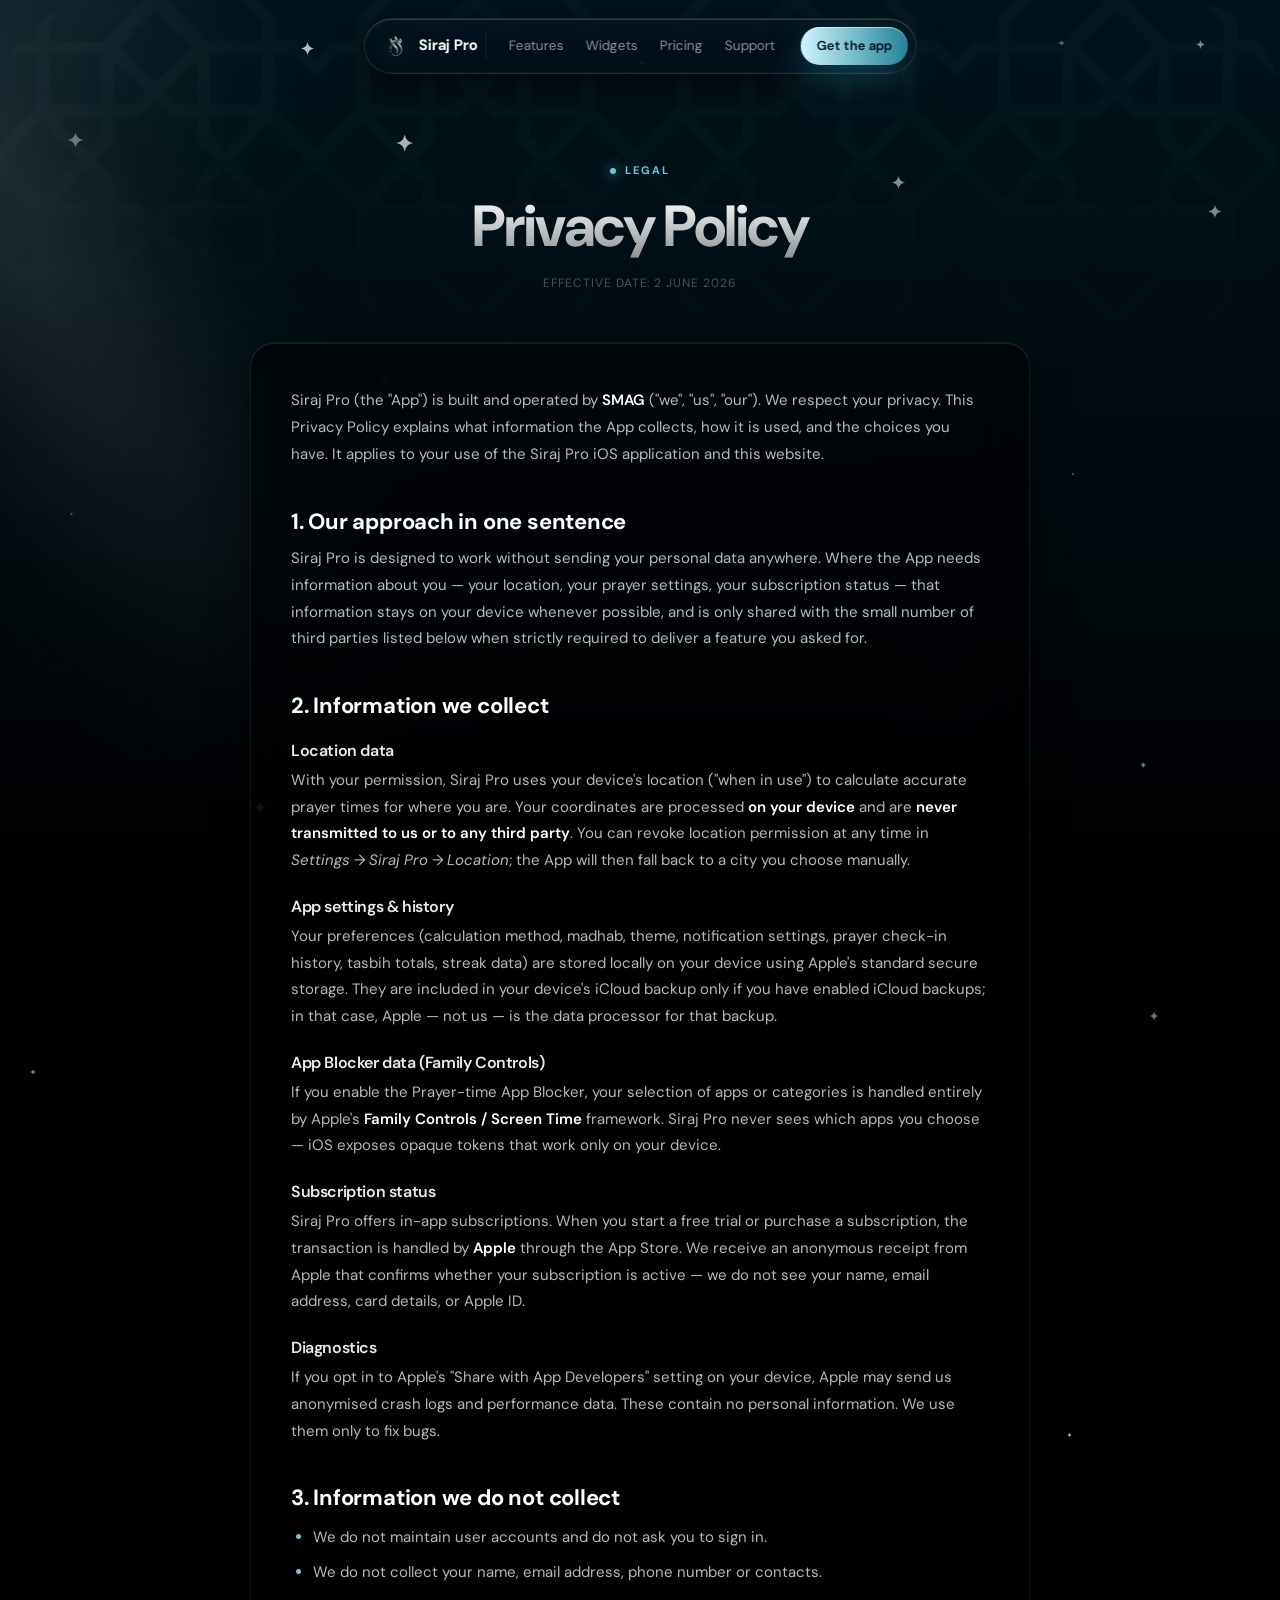
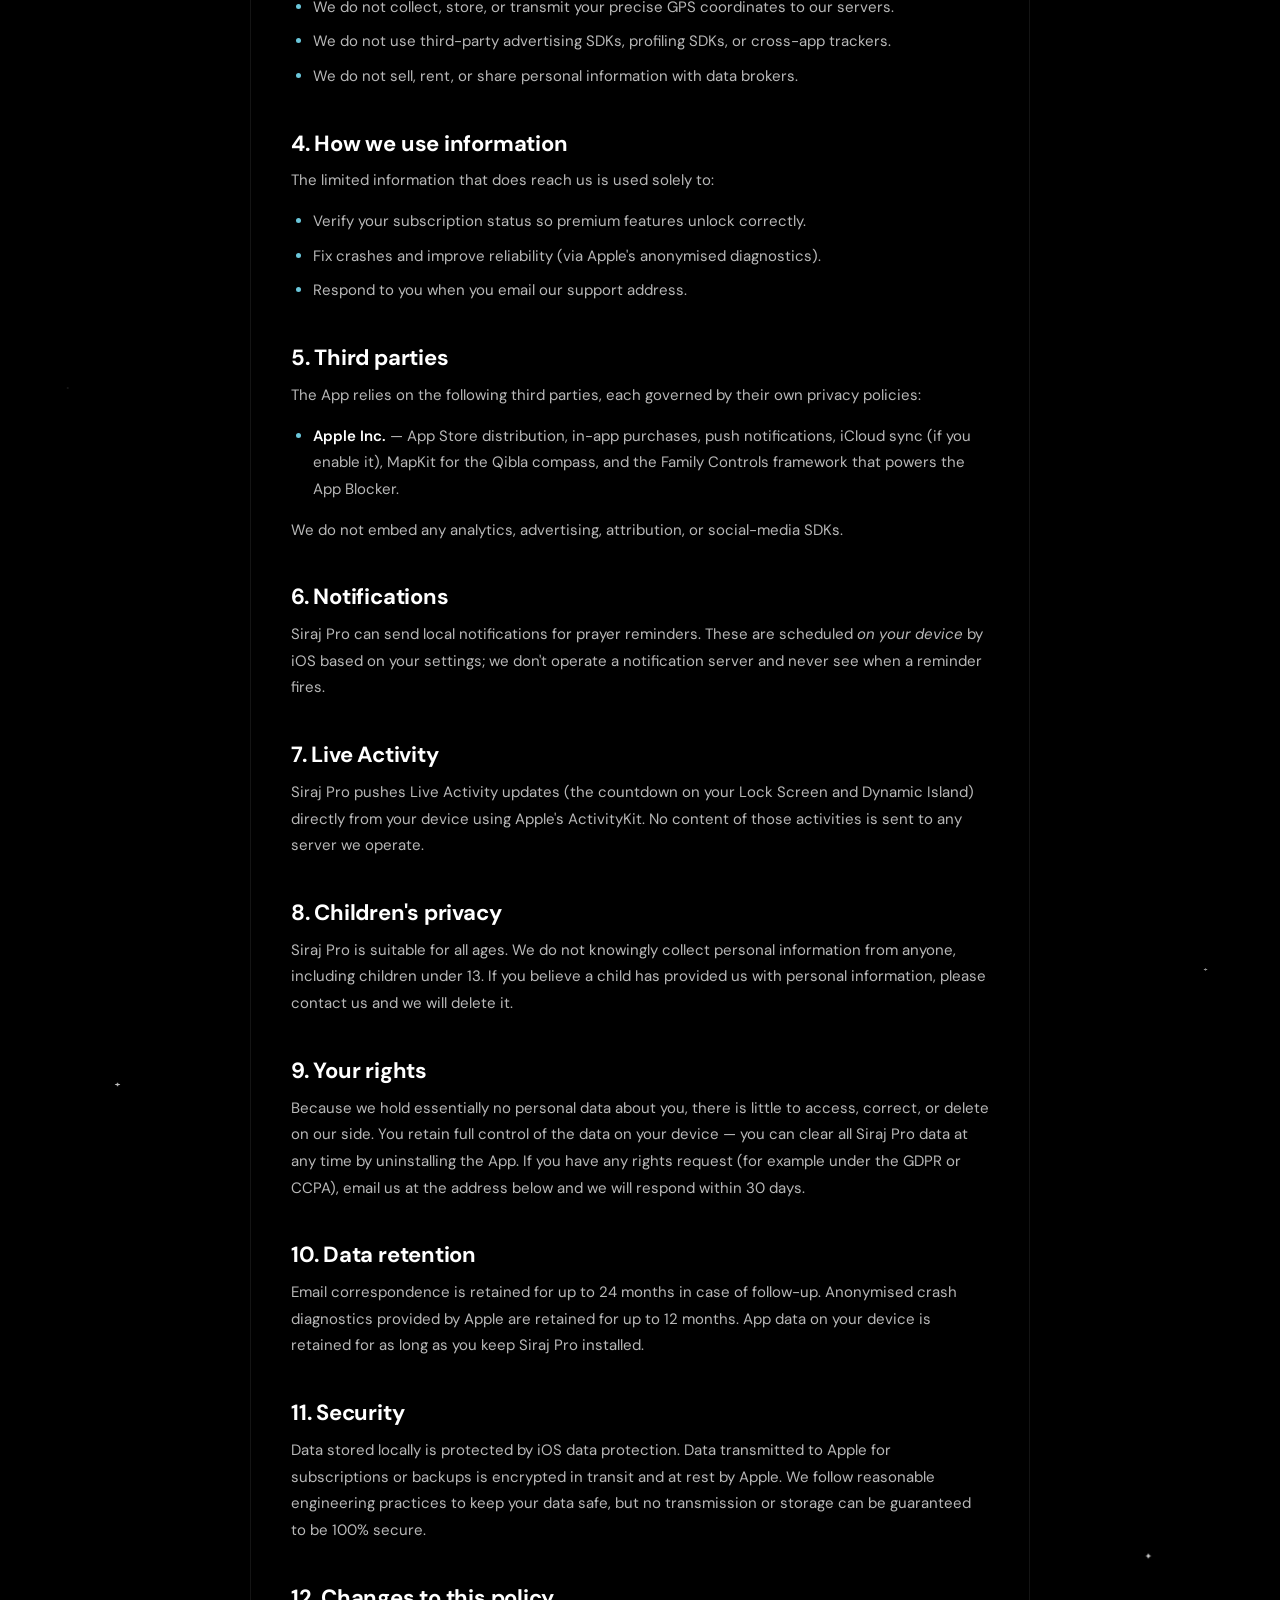
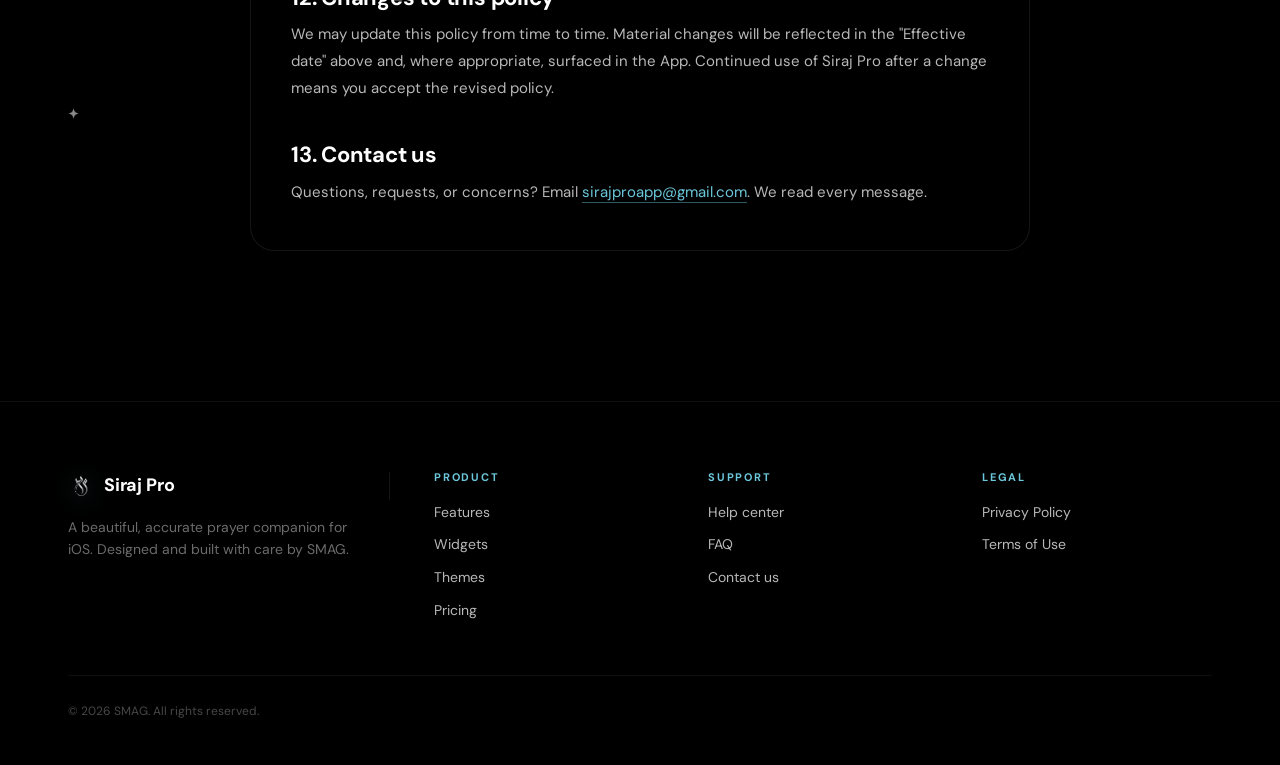
==== commit bbd7cc2c: "Replace support email with sirajproapp@gmail.com Updated all contact-email references across the fou" ====
--- a/privacy.html
+++ b/privacy.html
@@ -183,7 +183,7 @@
       <h2>13. Contact us</h2>
       <p>
         Questions, requests, or concerns? Email
-        <a href="mailto:azizghaus80@gmail.com">azizghaus80@gmail.com</a>. We read every message.
+        <a href="mailto:sirajproapp@gmail.com">sirajproapp@gmail.com</a>. We read every message.
       </p>
     </article>
   </div>
@@ -213,7 +213,7 @@
         <ul>
           <li><a href="support.html">Help center</a></li>
           <li><a href="support.html#faq">FAQ</a></li>
-          <li><a href="mailto:azizghaus80@gmail.com">Contact us</a></li>
+          <li><a href="mailto:sirajproapp@gmail.com">Contact us</a></li>
         </ul>
       </div>
       <div>
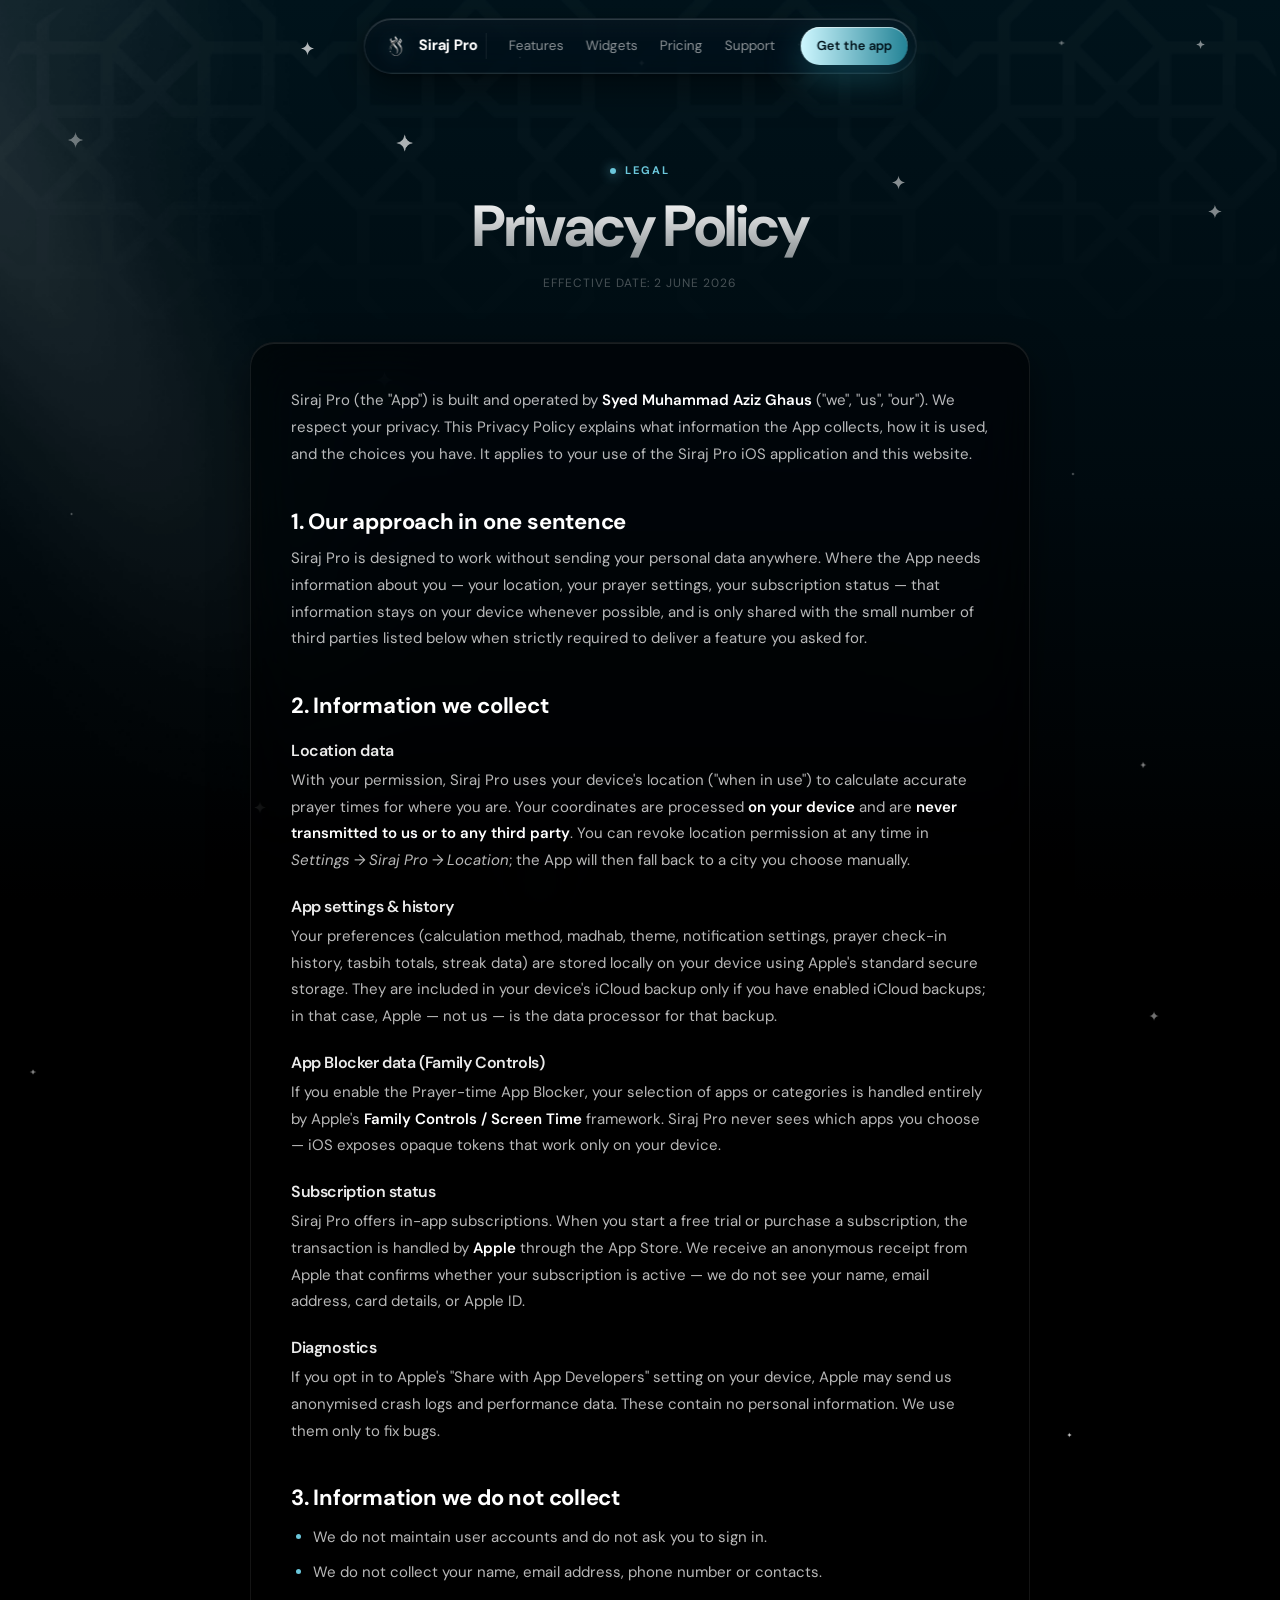
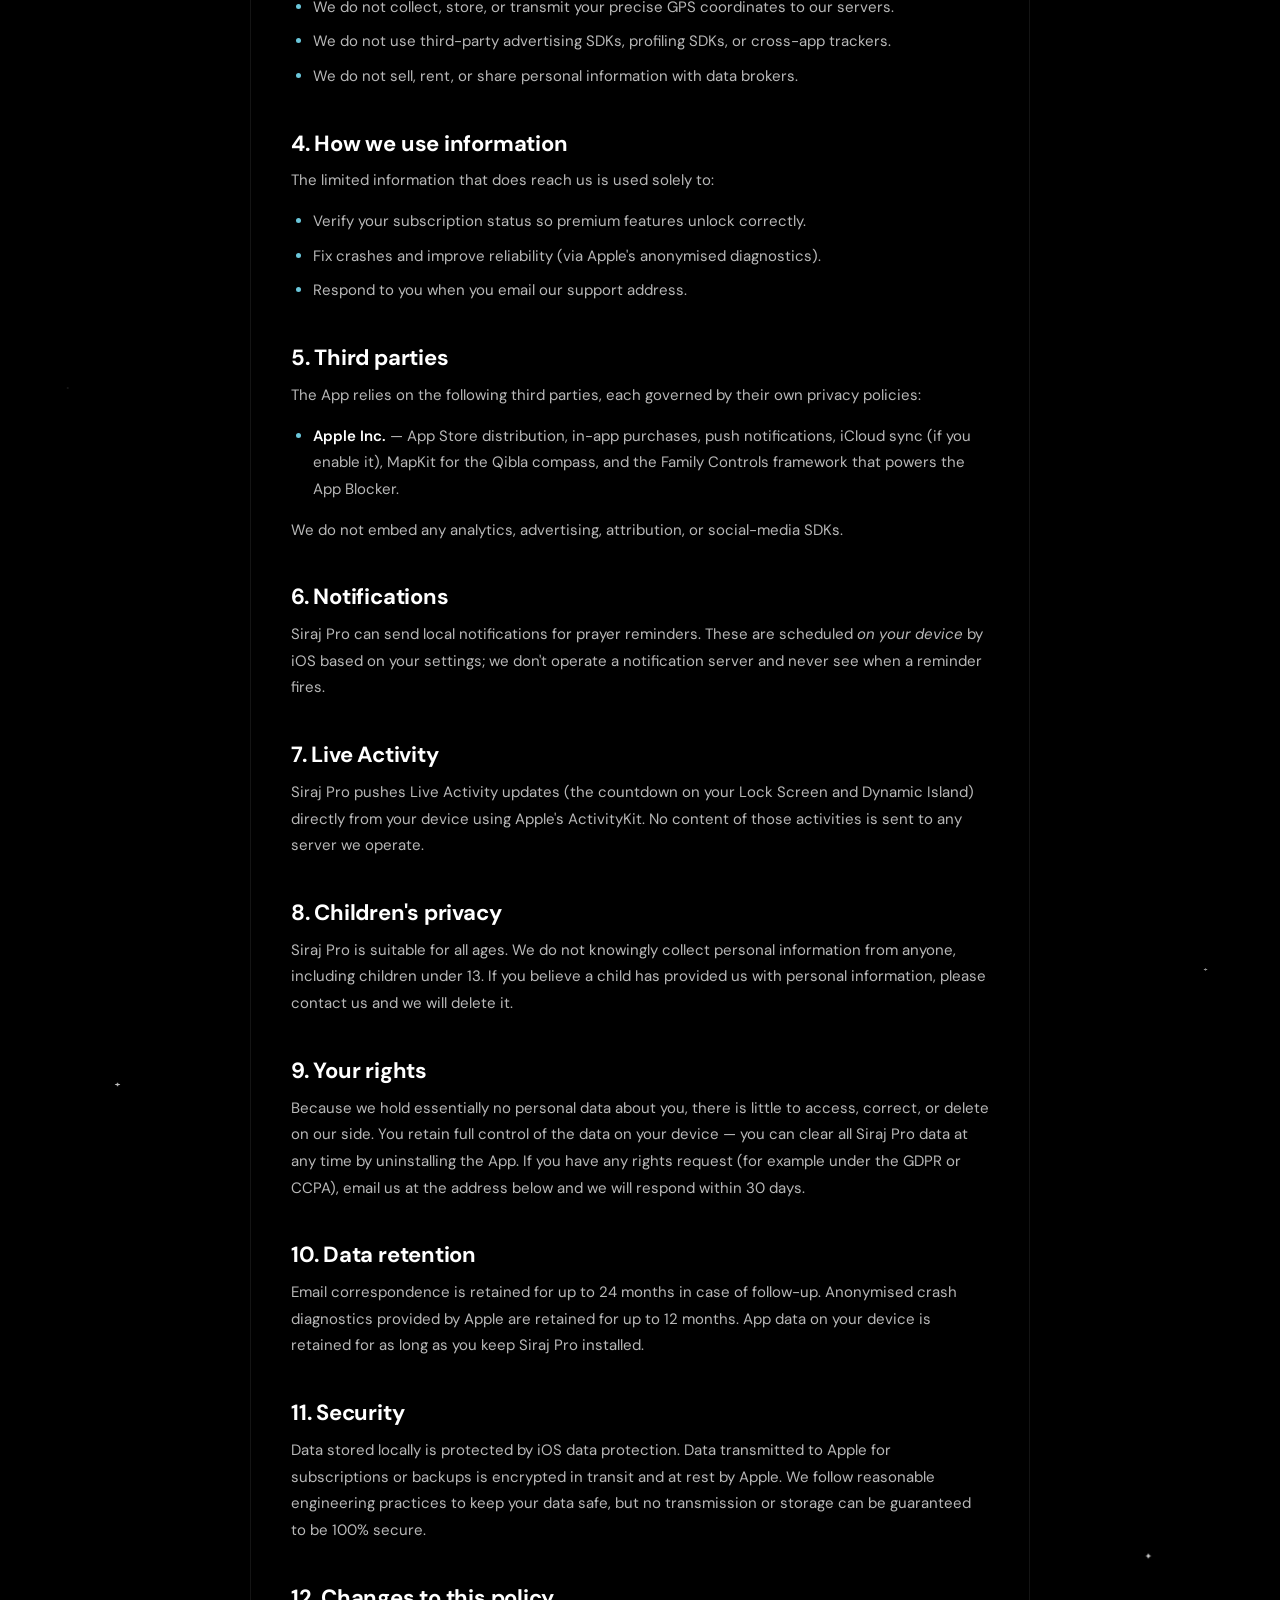
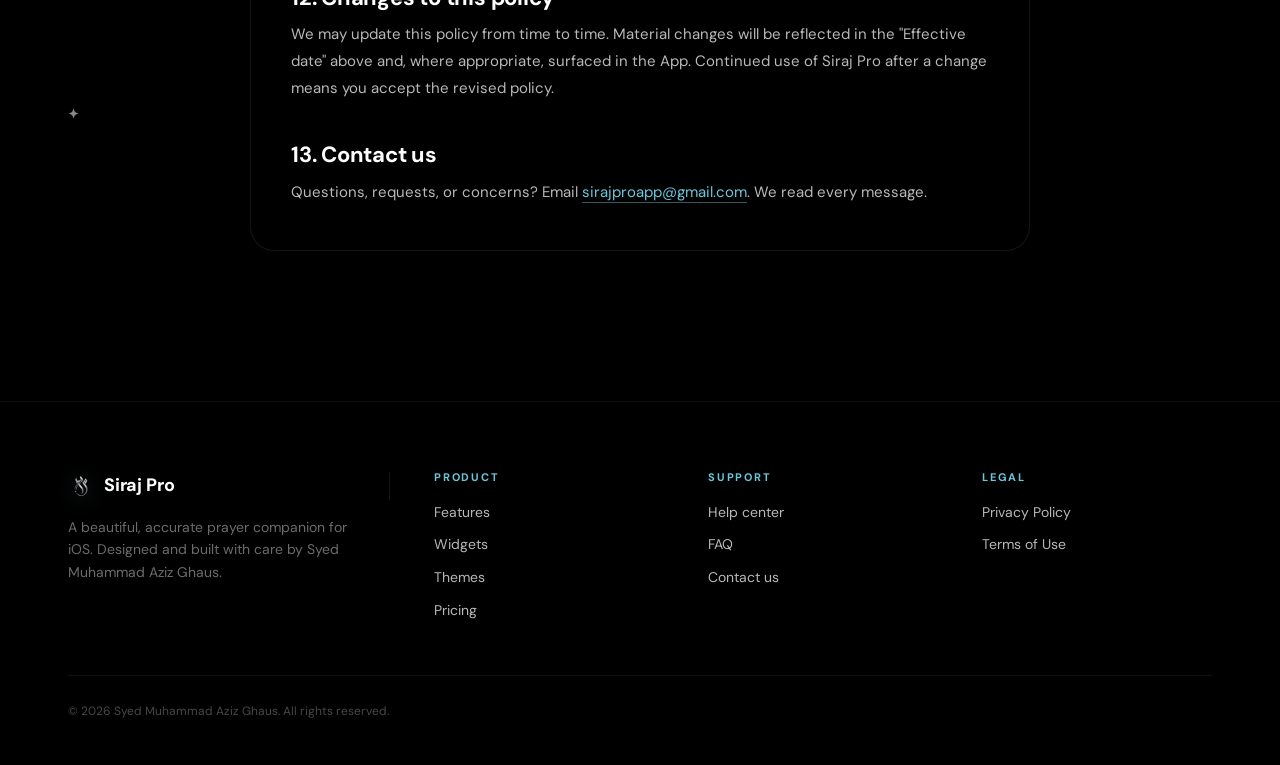
==== commit ea3a35de: "Ready for App Store submission: legal name, missing clause, CTAs - Replaced SMAG with Syed Muhammad " ====
--- a/privacy.html
+++ b/privacy.html
@@ -50,7 +50,7 @@
 
     <article class="legal-body glass reveal">
       <p>
-        Siraj Pro (the "App") is built and operated by <strong>SMAG</strong> ("we", "us", "our").
+        Siraj Pro (the "App") is built and operated by <strong>Syed Muhammad Aziz Ghaus</strong> ("we", "us", "our").
         We respect your privacy. This Privacy Policy explains what information the App collects,
         how it is used, and the choices you have. It applies to your use of the Siraj Pro iOS application
         and this website.
@@ -197,7 +197,7 @@
           <img src="assets/SirajProLogo.png" alt="">
           <span>Siraj Pro</span>
         </div>
-        <p>A beautiful, accurate prayer companion for iOS. Designed and built with care by SMAG.</p>
+        <p>A beautiful, accurate prayer companion for iOS. Designed and built with care by Syed Muhammad Aziz Ghaus.</p>
       </div>
       <div>
         <h4>Product</h4>
@@ -225,7 +225,7 @@
       </div>
     </div>
     <div class="footer-bottom">
-      <span>© <span data-year>2026</span> SMAG. All rights reserved.</span>
+      <span>© <span data-year>2026</span> Syed Muhammad Aziz Ghaus. All rights reserved.</span>
     </div>
   </div>
 </footer>
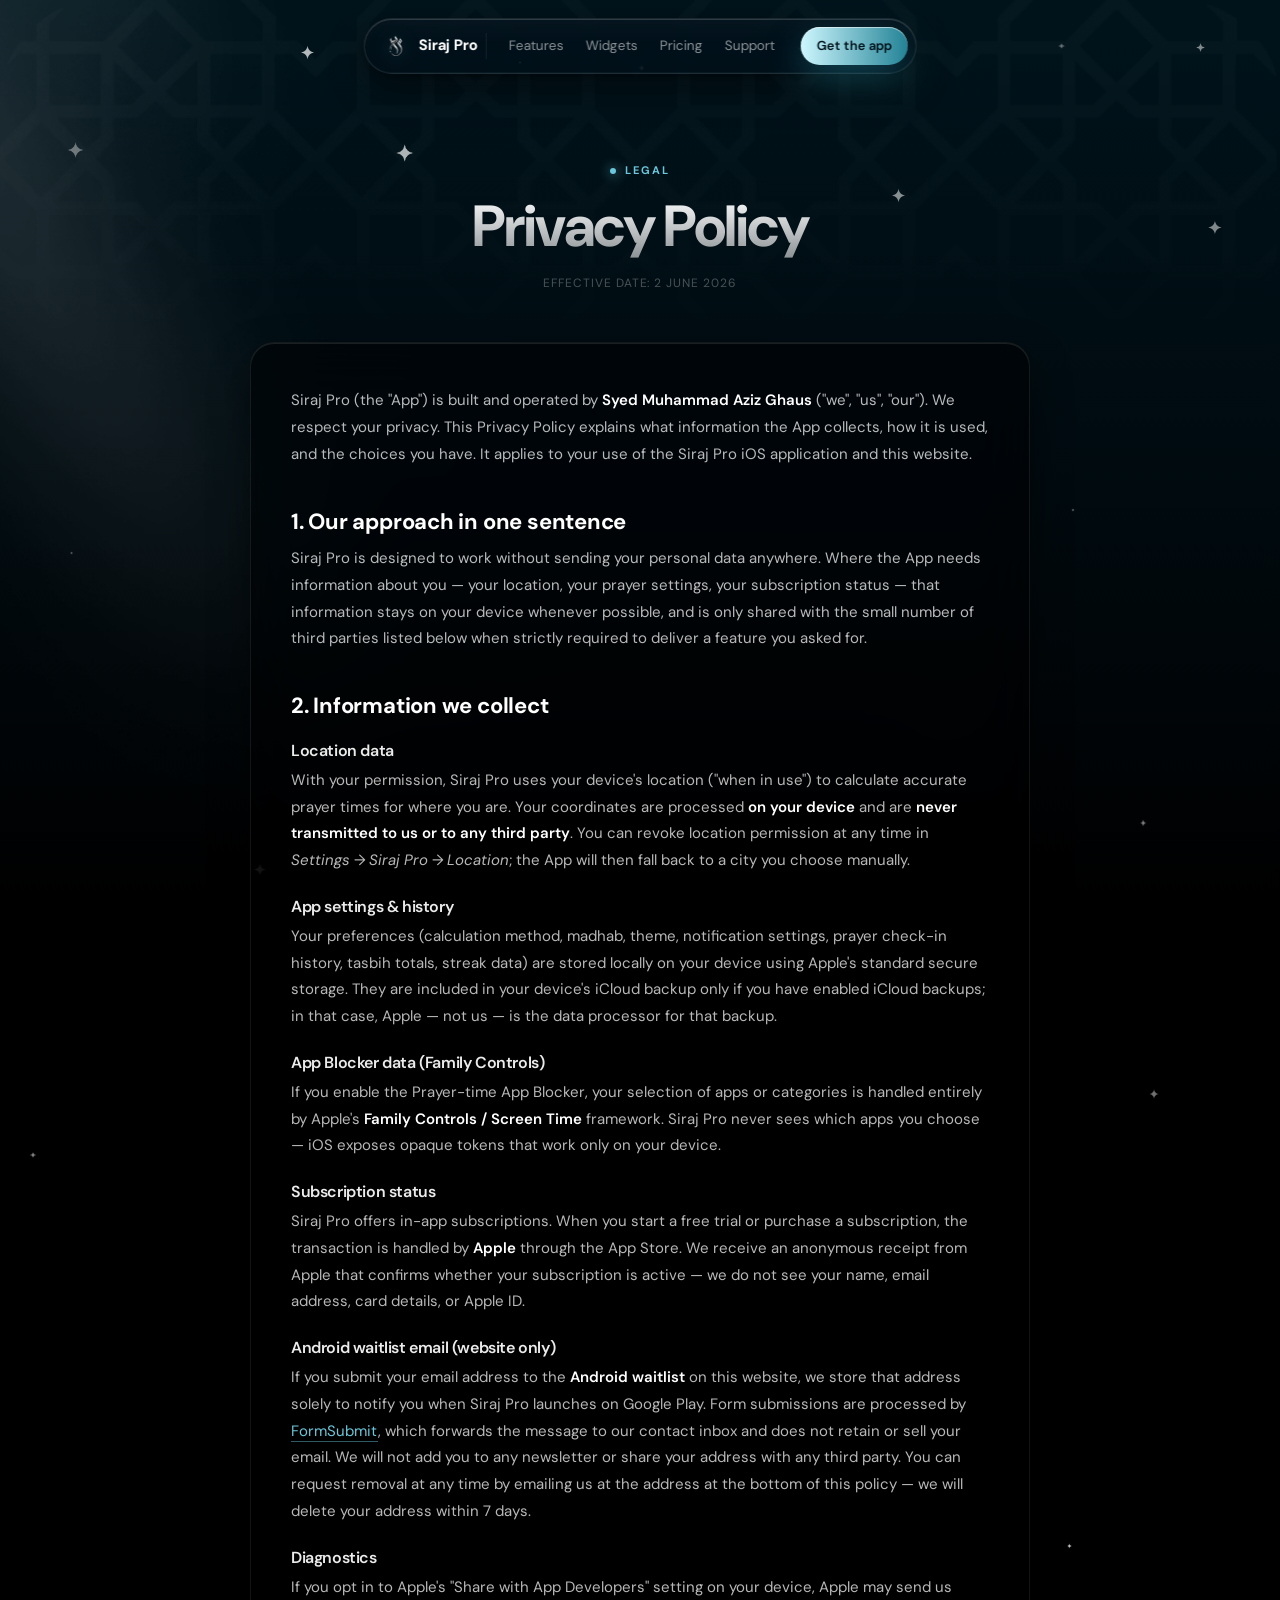
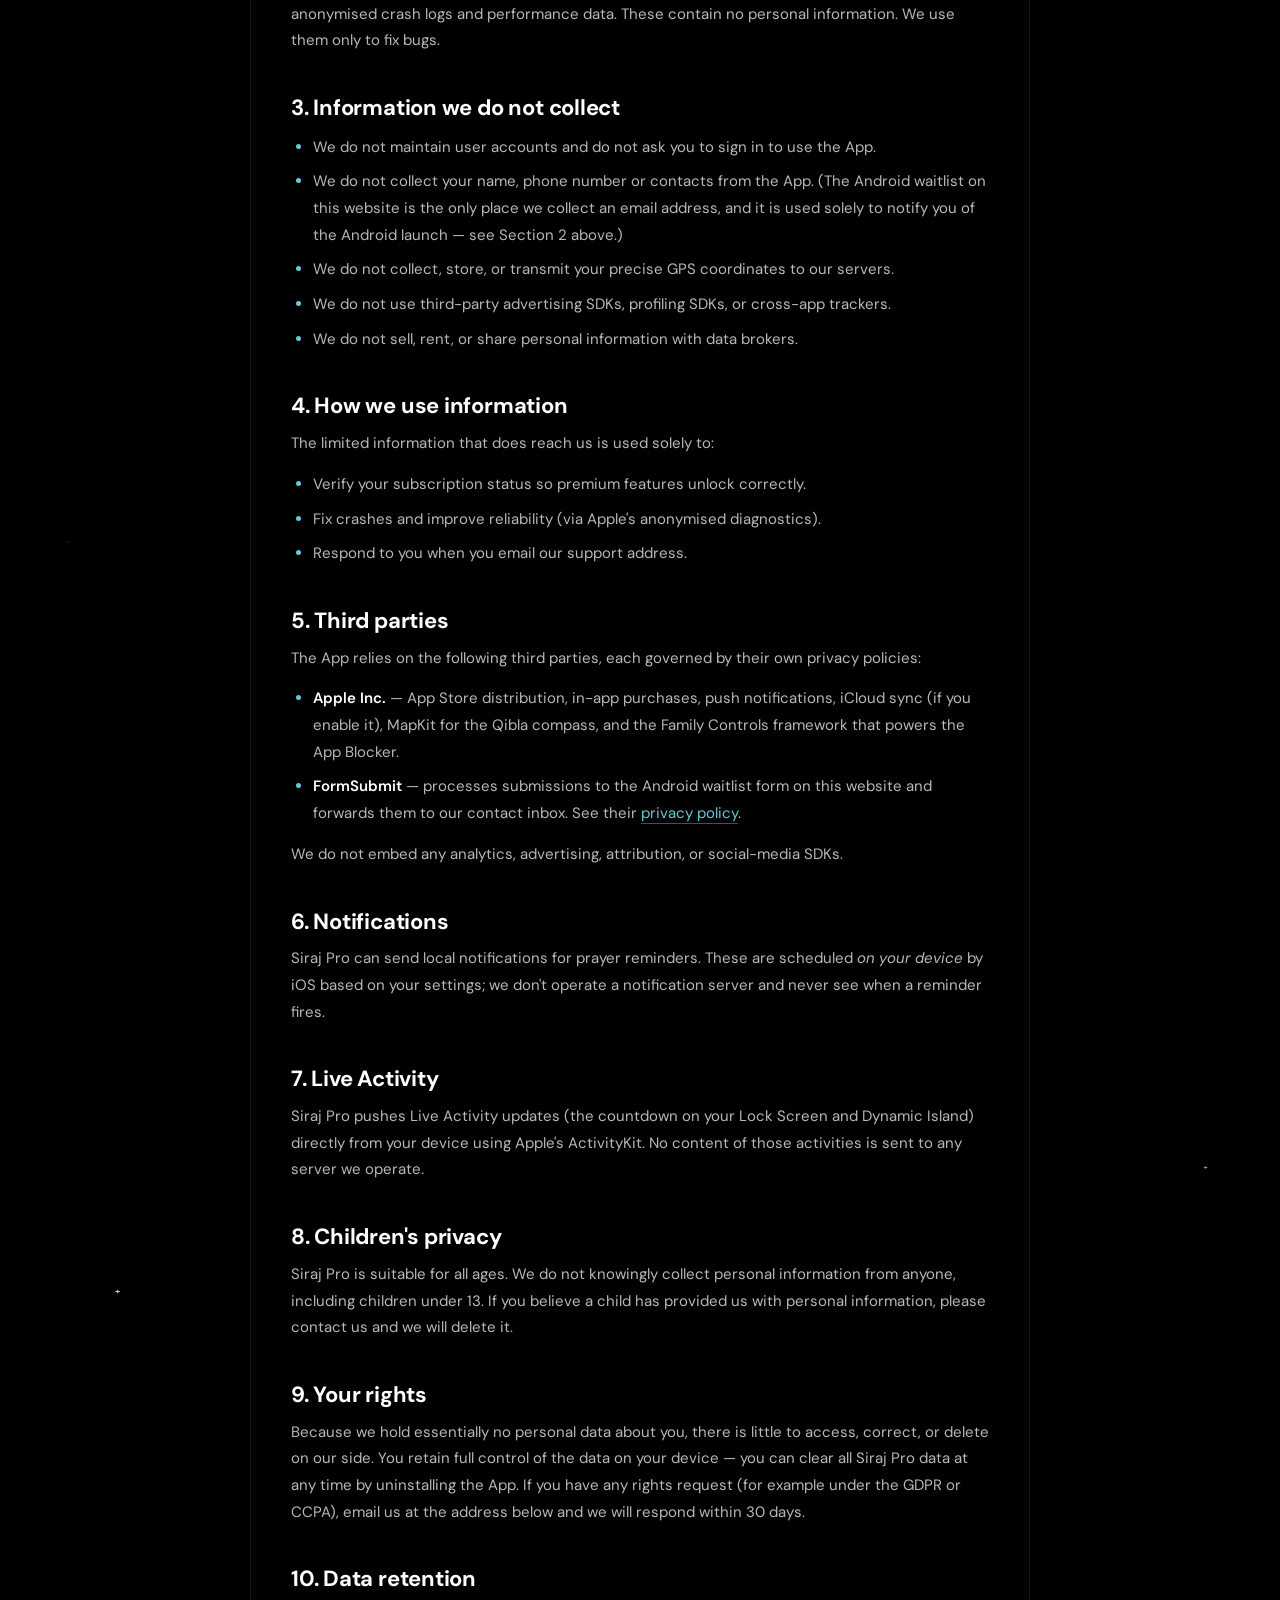
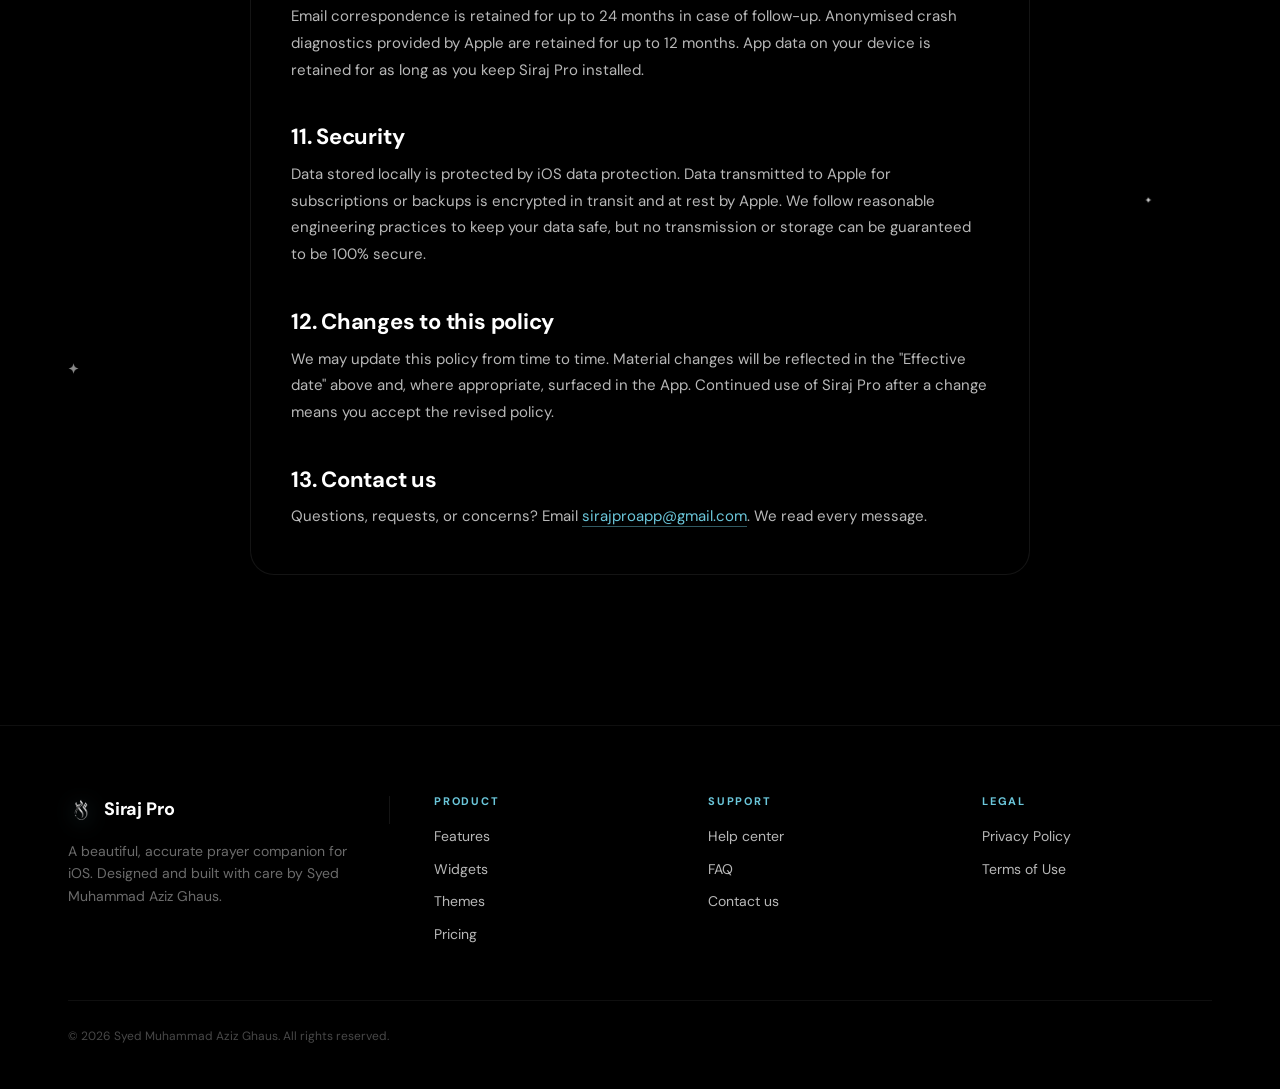
==== commit 99c4677b: "Add Android waitlist section with FormSubmit integration New dedicated section between the closing C" ====
--- a/privacy.html
+++ b/privacy.html
@@ -98,6 +98,17 @@
         email address, card details, or Apple ID.
       </p>
 
+      <h3>Android waitlist email (website only)</h3>
+      <p>
+        If you submit your email address to the <strong>Android waitlist</strong> on this website,
+        we store that address solely to notify you when Siraj Pro launches on Google Play. Form
+        submissions are processed by <a href="https://formsubmit.co" target="_blank" rel="noopener">FormSubmit</a>,
+        which forwards the message to our contact inbox and does not retain or sell your email. We
+        will not add you to any newsletter or share your address with any third party. You can
+        request removal at any time by emailing us at the address at the bottom of this policy —
+        we will delete your address within 7 days.
+      </p>
+
       <h3>Diagnostics</h3>
       <p>
         If you opt in to Apple's "Share with App Developers" setting on your device, Apple may send us
@@ -107,8 +118,8 @@
 
       <h2>3. Information we do not collect</h2>
       <ul>
-        <li>We do not maintain user accounts and do not ask you to sign in.</li>
-        <li>We do not collect your name, email address, phone number or contacts.</li>
+        <li>We do not maintain user accounts and do not ask you to sign in to use the App.</li>
+        <li>We do not collect your name, phone number or contacts from the App. (The Android waitlist on this website is the only place we collect an email address, and it is used solely to notify you of the Android launch — see Section 2 above.)</li>
         <li>We do not collect, store, or transmit your precise GPS coordinates to our servers.</li>
         <li>We do not use third-party advertising SDKs, profiling SDKs, or cross-app trackers.</li>
         <li>We do not sell, rent, or share personal information with data brokers.</li>
@@ -126,6 +137,7 @@
       <p>The App relies on the following third parties, each governed by their own privacy policies:</p>
       <ul>
         <li><strong>Apple Inc.</strong> — App Store distribution, in-app purchases, push notifications, iCloud sync (if you enable it), MapKit for the Qibla compass, and the Family Controls framework that powers the App Blocker.</li>
+        <li><strong>FormSubmit</strong> — processes submissions to the Android waitlist form on this website and forwards them to our contact inbox. See their <a href="https://formsubmit.co/privacy-policy" target="_blank" rel="noopener">privacy policy</a>.</li>
       </ul>
       <p>We do not embed any analytics, advertising, attribution, or social-media SDKs.</p>
 
--- a/styles.css
+++ b/styles.css
@@ -354,40 +354,78 @@
 body { padding-top: 78px; }
 
 @media (max-width: 820px) {
-  .nav { top: 12px; }
+  /* Stretch the pill to a full-width bar with 12px side insets so
+     there's room to read the brand AND give the dropdown a real
+     surface area when it opens. No `transform: translateX(-50%)` on
+     mobile — anchoring left/right directly keeps the dropdown
+     boundaries predictable AND lets backdrop-filter behave (it
+     breaks behind a transformed ancestor). */
+  .nav {
+    top: 12px;
+    left: 12px;
+    right: 12px;
+    transform: none;
+    max-width: none;
+  }
   .nav-inner {
-    padding: 7px 7px 7px 14px;
+    position: relative;       /* anchor for the absolute dropdown */
+    width: 100%;
+    padding: 10px 10px 10px 16px;
     gap: 10px;
+    justify-content: space-between;
   }
-  .brand { border-right: none; padding-right: 0; font-size: 14px; }
-  .brand img { width: 24px; height: 24px; }
-  /* Hide the inline link list — clicking the toggle drops a menu. */
-  .nav-links {
-    display: none;
+  .brand { border-right: none; padding-right: 0; font-size: 15px; }
+  .brand img { width: 28px; height: 28px; }
+  .nav-toggle {
+    display: block;
+    margin-left: auto;
+    padding: 6px 8px;
+  }
+
+  /* Dropdown drops below the pill at the SAME width and uses a
+     near-opaque tint so the page content behind never bleeds
+     through (backdrop-filter is a nice-to-have on top of that). */
+  .nav-links { display: none; }
+  .nav-links.open {
+    display: flex;
     position: absolute;
     top: calc(100% + 10px);
     left: 0;
     right: 0;
     flex-direction: column;
     align-items: stretch;
-    padding: 16px 20px 18px;
-    background: rgba(0, 14, 22, 0.92);
-    backdrop-filter: blur(28px) saturate(180%);
-    -webkit-backdrop-filter: blur(28px) saturate(180%);
+    padding: 14px 18px 18px;
+    background: rgba(0, 14, 22, 0.96);
+    backdrop-filter: blur(32px) saturate(180%);
+    -webkit-backdrop-filter: blur(32px) saturate(180%);
     border-radius: 22px;
-    border: 0.5px solid rgba(255, 255, 255, 0.10);
+    border: 0.5px solid rgba(255, 255, 255, 0.12);
     box-shadow:
       inset 0 1px 0 rgba(255, 255, 255, 0.14),
-      0 14px 36px rgba(0, 0, 0, 0.5);
-    gap: 14px;
+      0 22px 60px rgba(0, 0, 0, 0.65);
+    gap: 0;
+    font-size: 16px;
+  }
+  .nav-links.open a {
+    color: rgba(255, 255, 255, 0.92);
+    padding: 14px 6px;
+    border-bottom: 0.5px solid rgba(255, 255, 255, 0.06);
+    font-weight: 500;
+  }
+  .nav-links.open a:last-of-type { border-bottom: none; }
+  .nav-cta {
+    /* Override the inline-link styling so the CTA still reads as a
+       pill button at the bottom of the dropdown. */
+    margin: 10px 0 4px;
+    padding: 14px 20px;
     font-size: 15px;
+    text-align: center;
+    justify-content: center;
+    border-bottom: none !important;
+    color: #00131B !important;
+    font-weight: 600 !important;
   }
-  .nav-links.open { display: flex; }
-  .nav-toggle { display: block; }
-  /* The CTA appears inside the dropdown when opened — give it
-     more breathing room than the inline pill version. */
-  .nav-cta { margin-left: 0; padding: 13px 18px; }
-  body { padding-top: 64px; }
+  body { padding-top: 74px; }
 }
 
 /* ── Hero ───────────────────────────────────────────────── */
@@ -1041,6 +1079,150 @@
 .pricing-fine a { color: var(--text-low); border-bottom: 0.5px solid rgba(255,255,255,.18); }
 .pricing-fine a:hover { color: var(--accent); border-bottom-color: var(--accent); }
 
+/* ── Android waitlist ───────────────────────────────────── */
+.waitlist-card {
+  max-width: 720px;
+  margin: 0 auto;
+  padding: 56px 48px 52px;
+  border-radius: var(--r-xl);
+  text-align: center;
+  position: relative;
+  overflow: hidden;
+}
+/* Soft green/teal halo at the top so the card feels distinct from
+   the iOS-focused sections above without clashing with the brand. */
+.waitlist-card::before {
+  content: "";
+  position: absolute;
+  top: -40%;
+  left: 50%;
+  transform: translateX(-50%);
+  width: 72%;
+  height: 100%;
+  background: radial-gradient(circle closest-side at center,
+    rgba(107, 199, 219, 0.18) 0%,
+    rgba(63, 196, 134, 0.10) 35%,
+    transparent 70%);
+  filter: blur(32px);
+  pointer-events: none;
+  z-index: 0;
+}
+.waitlist-card > * { position: relative; z-index: 1; }
+
+.waitlist-head {
+  display: inline-flex;
+  align-items: center;
+  gap: 10px;
+  margin-bottom: 18px;
+}
+.waitlist-icon {
+  width: 32px;
+  height: 32px;
+  border-radius: 10px;
+  background: rgba(63, 196, 134, 0.14);
+  border: 0.5px solid rgba(63, 196, 134, 0.32);
+  box-shadow: inset 0 1px 0 rgba(255, 255, 255, 0.14);
+  display: grid; place-items: center;
+}
+.waitlist-icon svg {
+  width: 18px; height: 18px;
+  color: #3FC486;         /* Android green, keyed off the Material robot */
+}
+.waitlist-card h2 { font-size: clamp(28px, 4vw, 42px); }
+.waitlist-card p {
+  margin-top: 14px;
+  font-size: 16px;
+  max-width: 460px;
+  margin-left: auto;
+  margin-right: auto;
+  color: var(--text-soft);
+  line-height: 1.6;
+}
+
+.waitlist-form {
+  margin-top: 32px;
+  display: flex;
+  gap: 10px;
+  align-items: stretch;
+  max-width: 480px;
+  margin-left: auto;
+  margin-right: auto;
+}
+.waitlist-input {
+  flex: 1 1 auto;
+  display: flex;
+  position: relative;
+}
+.waitlist-input input {
+  width: 100%;
+  padding: 14px 18px;
+  border-radius: var(--pill);
+  background: rgba(0, 0, 0, 0.55);
+  border: 0.5px solid rgba(255, 255, 255, 0.14);
+  color: #fff;
+  font-family: var(--sans);
+  font-size: 15px;
+  font-weight: 500;
+  outline: none;
+  transition: border-color .2s ease, background .2s ease, box-shadow .2s ease;
+  box-shadow: inset 0 1px 0 rgba(255, 255, 255, 0.06);
+}
+.waitlist-input input::placeholder {
+  color: rgba(255, 255, 255, 0.42);
+  font-weight: 500;
+}
+.waitlist-input input:hover {
+  border-color: rgba(255, 255, 255, 0.22);
+}
+.waitlist-input input:focus {
+  border-color: rgba(107, 199, 219, 0.65);
+  background: rgba(0, 0, 0, 0.70);
+  box-shadow:
+    inset 0 1px 0 rgba(255, 255, 255, 0.08),
+    0 0 0 3px rgba(107, 199, 219, 0.14);
+}
+.waitlist-input input:invalid:not(:placeholder-shown) {
+  border-color: rgba(244, 114, 128, 0.6);
+}
+.waitlist-submit {
+  flex-shrink: 0;
+  padding: 14px 24px;
+  font-size: 15px;
+}
+.waitlist-submit[disabled] {
+  opacity: 0.6;
+  cursor: not-allowed;
+  filter: grayscale(0.3);
+}
+
+.waitlist-note {
+  margin-top: 20px !important;
+  font-size: 12.5px !important;
+  color: var(--text-faint) !important;
+  letter-spacing: 0.02em;
+}
+.waitlist-note.is-success {
+  color: #3FC486 !important;
+  font-weight: 600;
+}
+
+/* Screen-reader only label */
+.sr-only {
+  position: absolute;
+  width: 1px; height: 1px;
+  padding: 0; margin: -1px;
+  overflow: hidden;
+  clip: rect(0, 0, 0, 0);
+  white-space: nowrap;
+  border: 0;
+}
+
+@media (max-width: 620px) {
+  .waitlist-card { padding: 44px 28px 40px; }
+  .waitlist-form { flex-direction: column; gap: 12px; }
+  .waitlist-submit { width: 100%; justify-content: center; }
+}
+
 /* ── Closing CTA ────────────────────────────────────────── */
 .cta-strip {
   padding: 70px 42px 60px;
